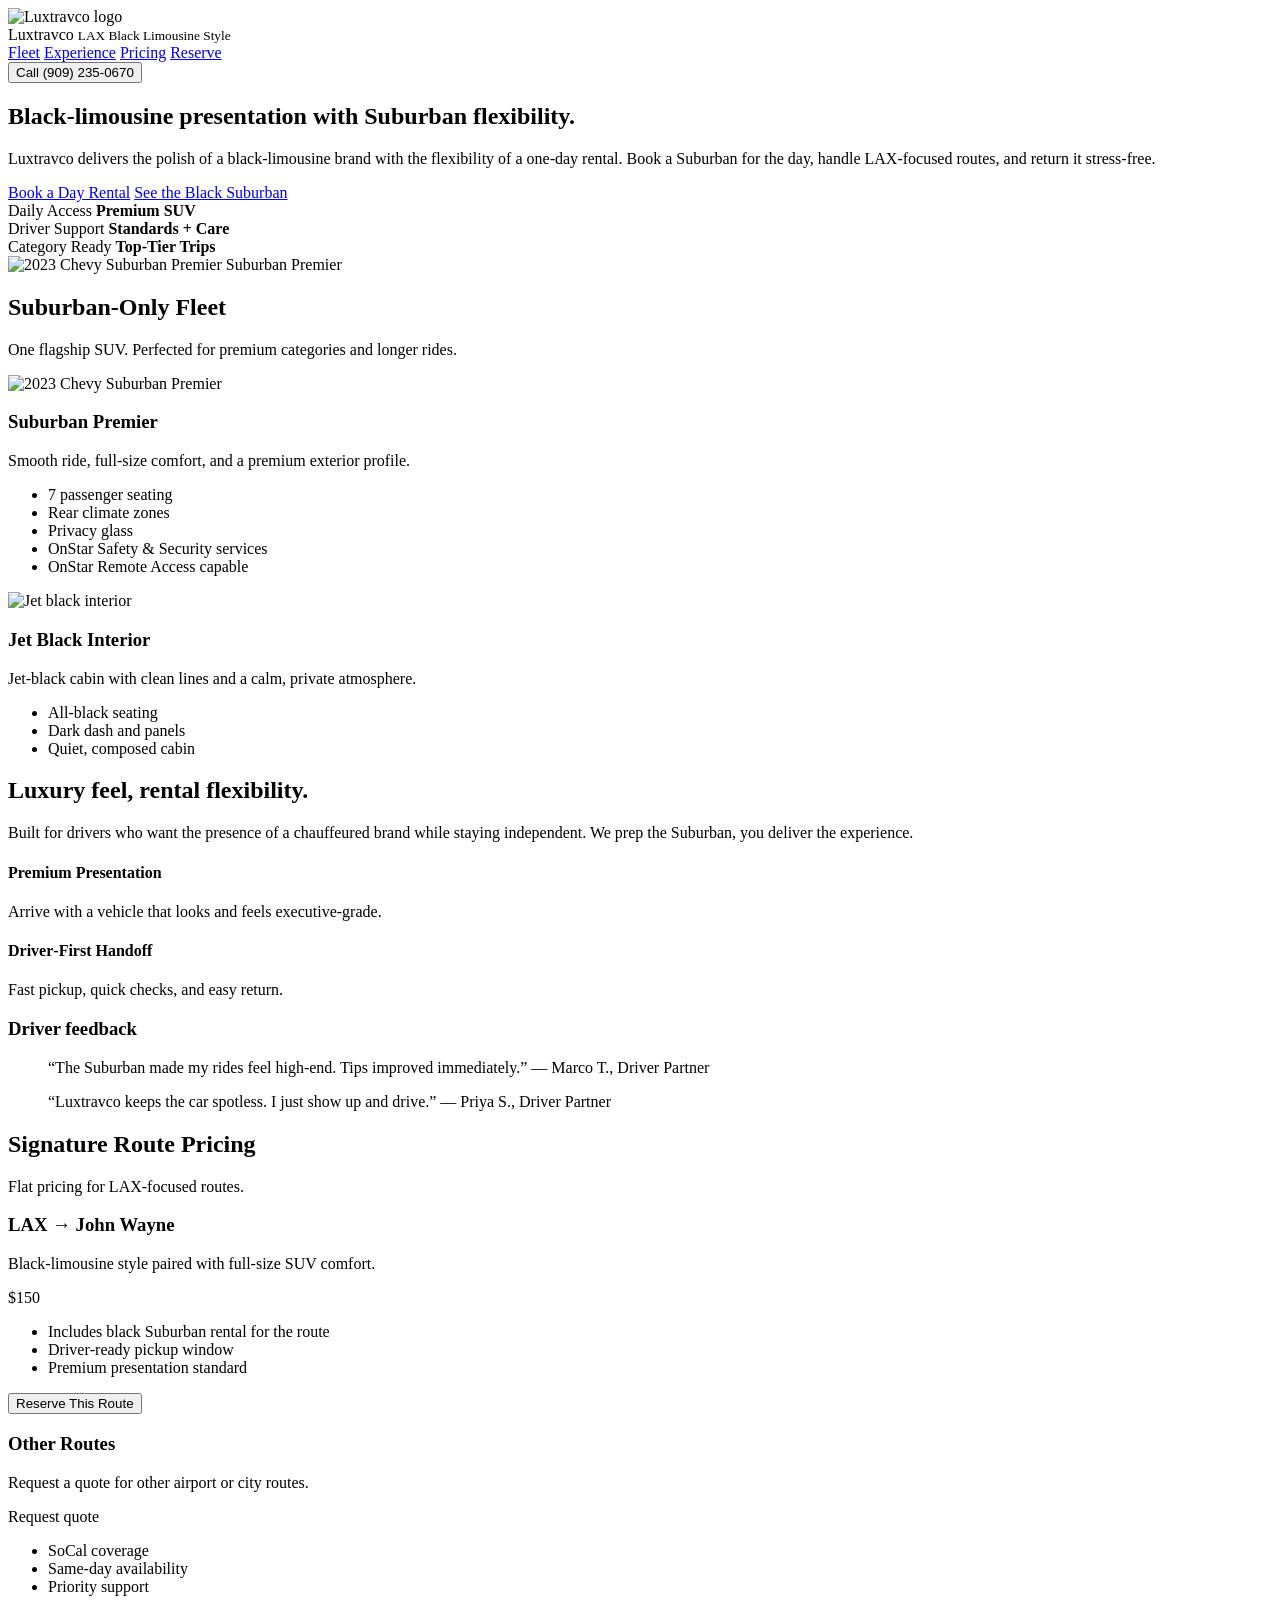
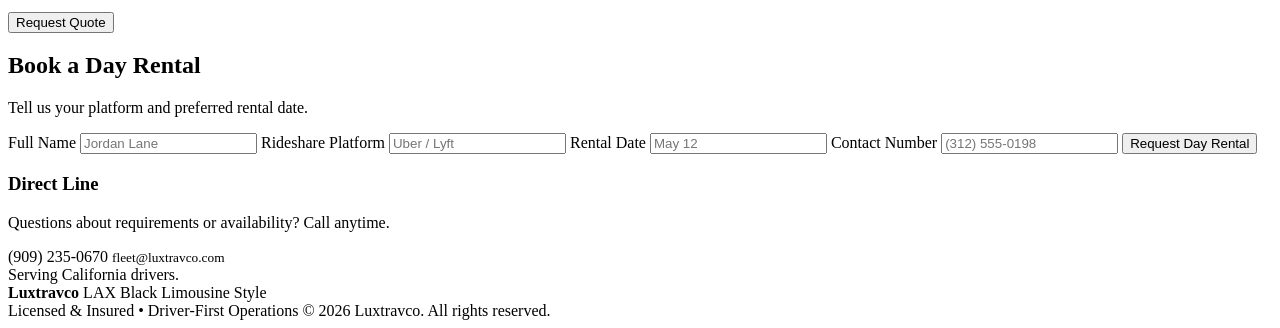
==== index.html @ bd7c6821 "Update index.html" ====
<!doctype html>
<html lang="en">
<head>
  <meta charset="utf-8" />
  <meta name="viewport" content="width=device-width, initial-scale=1" />
  <title>Luxtravco | LAX Black Fleet Services</title>
  <link rel="stylesheet" href="styles.css" />
</head>
<body>
  <div class="noise"></div>
  <div class="halo"></div>

  <header class="site-header">
    <div class="brand">
      <img src="logo.jpeg" alt="Luxtravco logo" class="brand-logo" />
      <div class="brand-text">
        <span>Luxtravco</span>
        <small>LAX Black Limousine Style</small>
      </div>
    </div>
    <nav class="site-nav">
      <a href="#fleet">Fleet</a>
      <a href="#experience">Experience</a>
      <a href="#pricing">Pricing</a>
      <a href="#book">Reserve</a>
    </nav>
    <button class="ghost-btn" type="button">Call (909) 235‑0670</button>
  </header>

  <main>
    <section class="hero reveal">
      <div class="hero-content">
        <h1>Black‑limousine presentation with Suburban flexibility.</h1>
        <p class="lede">
          Luxtravco delivers the polish of a black‑limousine brand with the flexibility of a one‑day rental.
          Book a Suburban for the day, handle LAX‑focused routes, and return it stress‑free.
        </p>
        <div class="hero-cta">
          <a class="primary-btn" href="#book">Book a Day Rental</a>
          <a class="secondary-btn" href="#fleet">See the Black Suburban</a>
        </div>
        <div class="hero-metrics">
          <div>
            <span>Daily Access</span>
            <strong>Premium SUV</strong>
          </div>
          <div>
            <span>Driver Support</span>
            <strong>Standards + Care</strong>
          </div>
          <div>
            <span>Category Ready</span>
            <strong>Top‑Tier Trips</strong>
          </div>
        </div>
      </div>
      <div class="hero-media">
        <div class="media-card float slow">
          <img src="suburban-main.jpg" alt="2023 Chevy Suburban Premier" />
          <span>Suburban Premier</span>
        </div>
      </div>
    </section>

    <section id="fleet" class="section reveal fleet-showcase light">
      <div class="section-header">
        <h2>Suburban‑Only Fleet</h2>
        <p>One flagship SUV. Perfected for premium categories and longer rides.</p>
      </div>
      <div class="fleet-grid">
        <article class="fleet-card suburban-card float slow">
          <img src="suburban-main.jpg" alt="2023 Chevy Suburban Premier" />
          <div>
            <h3>Suburban Premier</h3>
            <p>Smooth ride, full‑size comfort, and a premium exterior profile.</p>
            <ul>
              <li>7 passenger seating</li>
              <li>Rear climate zones</li>
              <li>Privacy glass</li>
              <li>OnStar Safety &amp; Security services</li>
              <li>OnStar Remote Access capable</li>
            </ul>
          </div>
        </article>
        <article class="fleet-card float">
          <img src="interior-black.jpg" alt="Jet black interior" class="no-filter" />
          <div>
            <h3>Jet Black Interior</h3>
            <p>Jet‑black cabin with clean lines and a calm, private atmosphere.</p>
            <ul>
              <li>All‑black seating</li>
              <li>Dark dash and panels</li>
              <li>Quiet, composed cabin</li>
            </ul>
          </div>
        </article>
      </div>
    </section>

    <section id="experience" class="section reveal experience">
      <div class="experience-text">
        <h2>Luxury feel, rental flexibility.</h2>
        <p>
          Built for drivers who want the presence of a chauffeured brand while staying independent.
          We prep the Suburban, you deliver the experience.
        </p>
        <div class="experience-points">
          <div>
            <h4>Premium Presentation</h4>
            <p>Arrive with a vehicle that looks and feels executive‑grade.</p>
          </div>
          <div>
            <h4>Driver‑First Handoff</h4>
            <p>Fast pickup, quick checks, and easy return.</p>
          </div>
        </div>
      </div>
      <div class="experience-panel">
        <h3>Driver feedback</h3>
        <blockquote>
          “The Suburban made my rides feel high‑end. Tips improved immediately.”
          <span>— Marco T., Driver Partner</span>
        </blockquote>
        <blockquote>
          “Luxtravco keeps the car spotless. I just show up and drive.”
          <span>— Priya S., Driver Partner</span>
        </blockquote>
      </div>
    </section>

    <section id="pricing" class="section reveal pricing light">
      <div class="section-header">
        <h2>Signature Route Pricing</h2>
        <p>Flat pricing for LAX‑focused routes.</p>
      </div>
      <div class="pricing-grid">
        <div class="pricing-card featured">
          <h3>LAX → John Wayne</h3>
          <p>Black‑limousine style paired with full‑size SUV comfort.</p>
          <span class="price">$150</span>
          <ul>
            <li>Includes black Suburban rental for the route</li>
            <li>Driver‑ready pickup window</li>
            <li>Premium presentation standard</li>
          </ul>
          <button class="primary-btn" type="button">Reserve This Route</button>
        </div>
        <div class="pricing-card">
          <h3>Other Routes</h3>
          <p>Request a quote for other airport or city routes.</p>
          <span class="price">Request quote</span>
          <ul>
            <li>SoCal coverage</li>
            <li>Same‑day availability</li>
            <li>Priority support</li>
          </ul>
          <button class="secondary-btn" type="button">Request Quote</button>
        </div>
      </div>
    </section>

    <section id="book" class="section reveal booking">
      <div class="booking-card">
        <h2>Book a Day Rental</h2>
        <p>Tell us your platform and preferred rental date.</p>
        <form class="booking-form">
          <label>
            Full Name
            <input type="text" placeholder="Jordan Lane" />
          </label>
          <label>
            Rideshare Platform
            <input type="text" placeholder="Uber / Lyft" />
          </label>
          <label>
            Rental Date
            <input type="text" placeholder="May 12" />
          </label>
          <label>
            Contact Number
            <input type="text" placeholder="(312) 555‑0198" />
          </label>
          <button class="primary-btn" type="button">Request Day Rental</button>
        </form>
      </div>
      <div class="booking-info">
        <h3>Direct Line</h3>
        <p>Questions about requirements or availability? Call anytime.</p>
        <div class="contact-card">
          <span>(909) 235‑0670</span>
          <small>fleet@luxtravco.com</small>
        </div>
        <div class="contact-card subtle">
          <span>Serving California drivers.</span>
        </div>
      </div>
    </section>
  </main>

  <footer class="site-footer">
    <div>
      <strong>Luxtravco</strong>
      <span>LAX Black Limousine Style</span>
    </div>
    <div>
      <span>Licensed & Insured • Driver‑First Operations</span>
      <span>© 2026 Luxtravco. All rights reserved.</span>
    </div>
  <script src="script.js"></script>
</body>
</html>
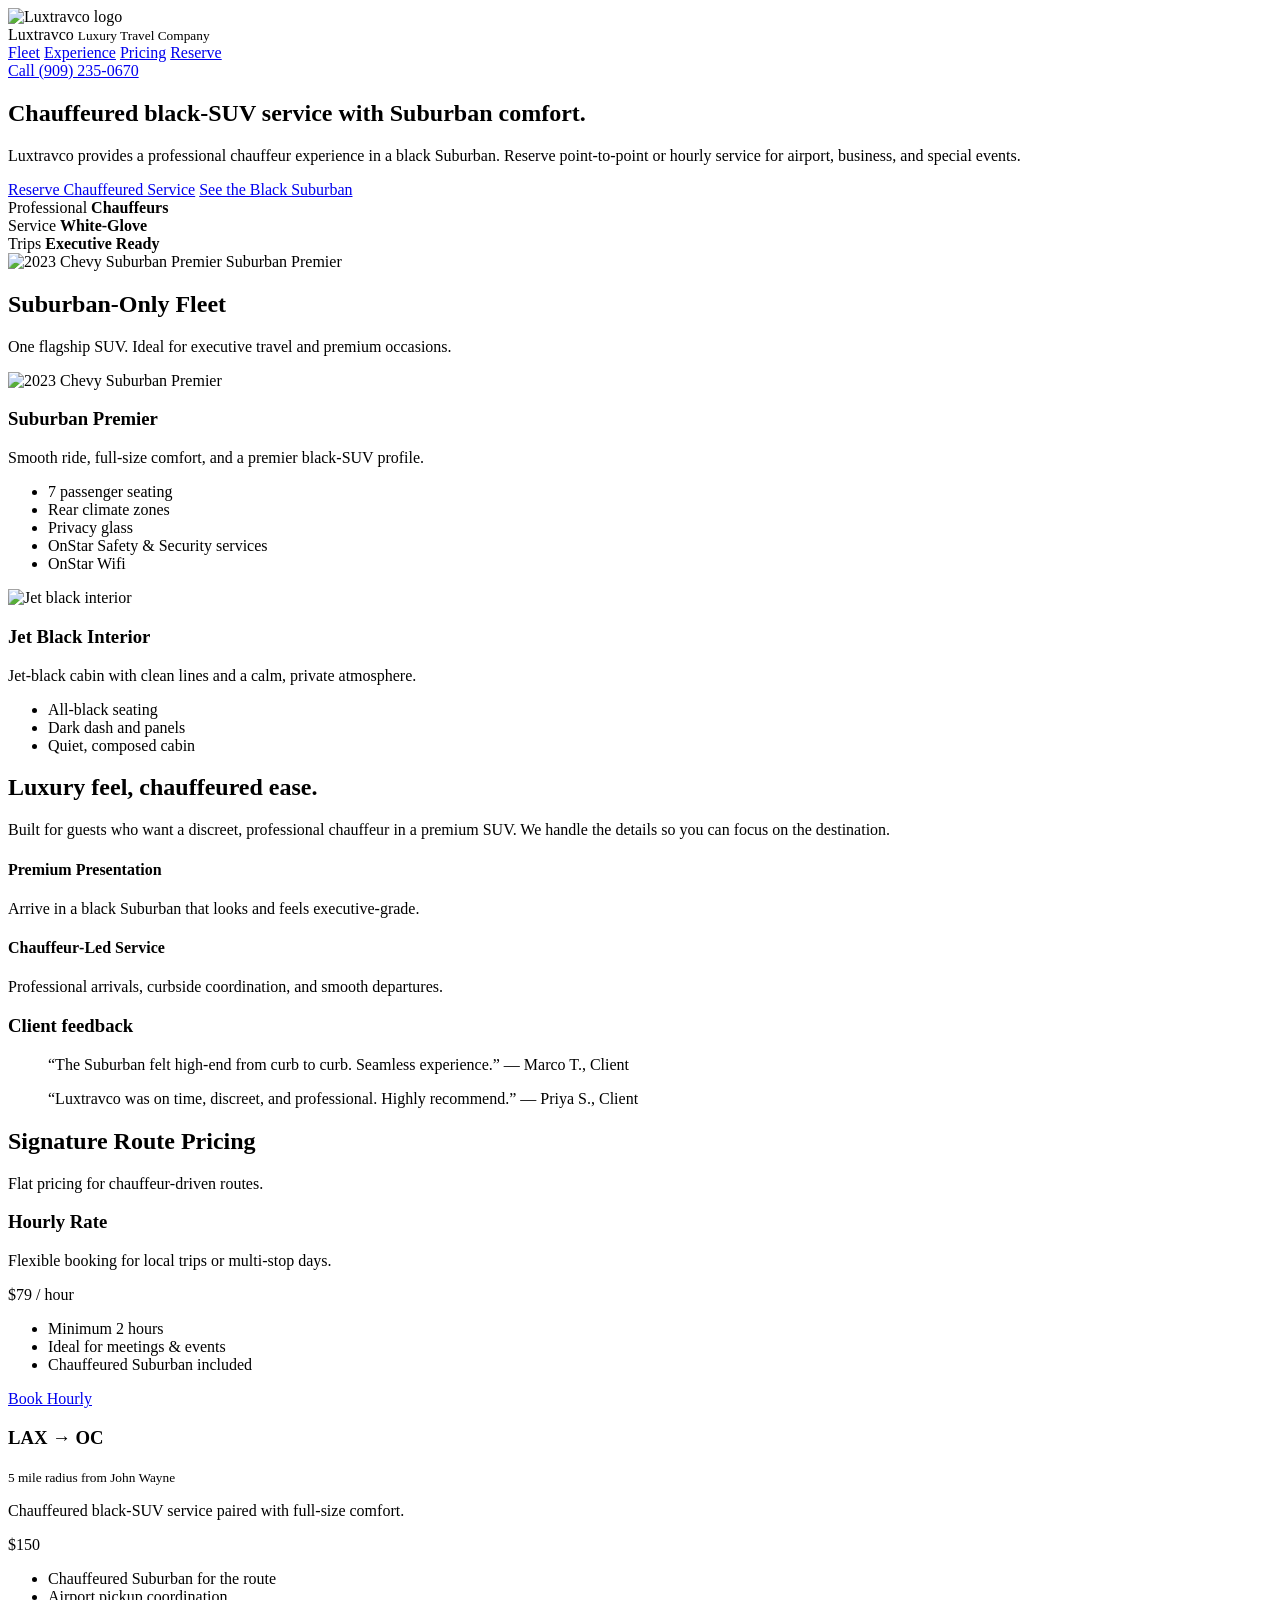
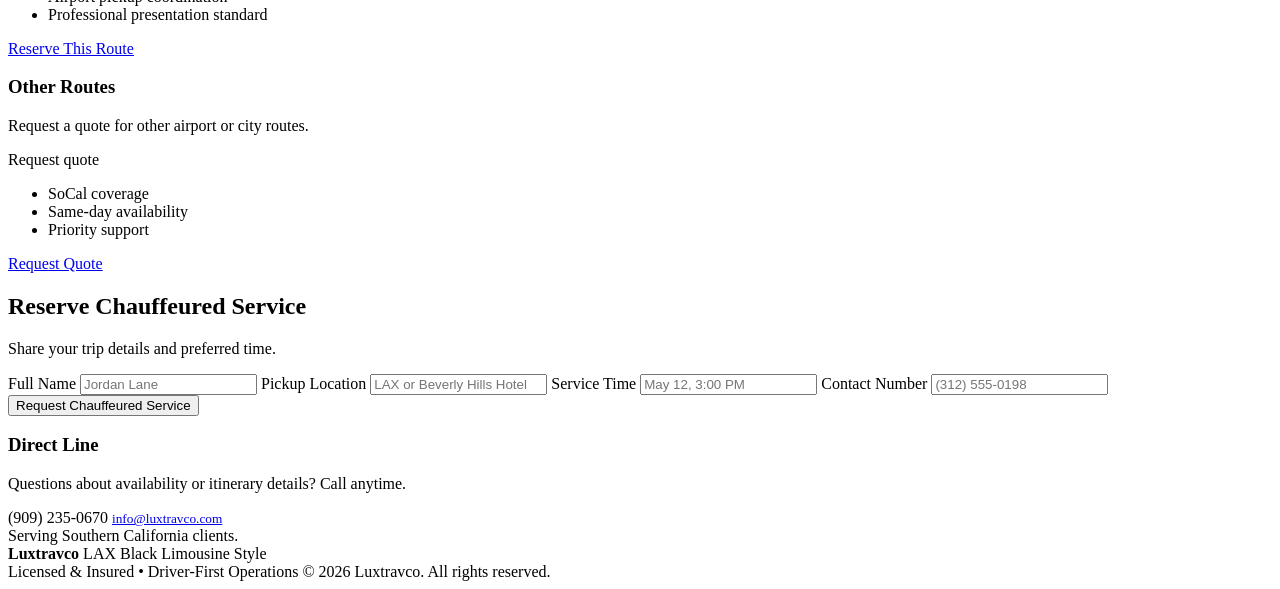
==== commit 315d71c0: "Update index.html" ====
--- a/index.html
+++ b/index.html
@@ -3,7 +3,8 @@
 <head>
   <meta charset="utf-8" />
   <meta name="viewport" content="width=device-width, initial-scale=1" />
-  <title>Luxtravco | LAX Black Fleet Services</title>
+  <title>Luxtravco | Luxury Travel Company</title>
+  <link rel="icon" type="image/jpeg" href="logo.jpeg" />
   <link rel="stylesheet" href="styles.css" />
 </head>
 <body>
@@ -15,7 +16,7 @@
       <img src="logo.jpeg" alt="Luxtravco logo" class="brand-logo" />
       <div class="brand-text">
         <span>Luxtravco</span>
-        <small>LAX Black Limousine Style</small>
+        <small>Luxury Travel Company</small>
       </div>
     </div>
     <nav class="site-nav">
@@ -24,33 +25,41 @@
       <a href="#pricing">Pricing</a>
       <a href="#book">Reserve</a>
     </nav>
-    <button class="ghost-btn" type="button">Call (909) 235‑0670</button>
+    <a
+      class="ghost-btn"
+      href="tel:+19092350670"
+      data-action="call"
+      data-phone="+19092350670"
+      role="button"
+    >
+      Call (909) 235‑0670
+    </a>
   </header>
 
   <main>
     <section class="hero reveal">
       <div class="hero-content">
-        <h1>Black‑limousine presentation with Suburban flexibility.</h1>
+        <h1>Chauffeured black‑SUV service with Suburban comfort.</h1>
         <p class="lede">
-          Luxtravco delivers the polish of a black‑limousine brand with the flexibility of a one‑day rental.
-          Book a Suburban for the day, handle LAX‑focused routes, and return it stress‑free.
+          Luxtravco provides a professional chauffeur experience in a black Suburban.
+          Reserve point‑to‑point or hourly service for airport, business, and special events.
         </p>
         <div class="hero-cta">
-          <a class="primary-btn" href="#book">Book a Day Rental</a>
+          <a class="primary-btn" href="#book">Reserve Chauffeured Service</a>
           <a class="secondary-btn" href="#fleet">See the Black Suburban</a>
         </div>
         <div class="hero-metrics">
           <div>
-            <span>Daily Access</span>
-            <strong>Premium SUV</strong>
-          </div>
-          <div>
-            <span>Driver Support</span>
-            <strong>Standards + Care</strong>
-          </div>
-          <div>
-            <span>Category Ready</span>
-            <strong>Top‑Tier Trips</strong>
+            <span>Professional</span>
+            <strong>Chauffeurs</strong>
+          </div>
+          <div>
+            <span>Service</span>
+            <strong>White‑Glove</strong>
+          </div>
+          <div>
+            <span>Trips</span>
+            <strong>Executive Ready</strong>
           </div>
         </div>
       </div>
@@ -65,20 +74,20 @@
     <section id="fleet" class="section reveal fleet-showcase light">
       <div class="section-header">
         <h2>Suburban‑Only Fleet</h2>
-        <p>One flagship SUV. Perfected for premium categories and longer rides.</p>
+        <p>One flagship SUV. Ideal for executive travel and premium occasions.</p>
       </div>
       <div class="fleet-grid">
         <article class="fleet-card suburban-card float slow">
           <img src="suburban-main.jpg" alt="2023 Chevy Suburban Premier" />
           <div>
             <h3>Suburban Premier</h3>
-            <p>Smooth ride, full‑size comfort, and a premium exterior profile.</p>
+            <p>Smooth ride, full‑size comfort, and a premier black‑SUV profile.</p>
             <ul>
               <li>7 passenger seating</li>
               <li>Rear climate zones</li>
               <li>Privacy glass</li>
               <li>OnStar Safety &amp; Security services</li>
-              <li>OnStar Remote Access capable</li>
+              <li>OnStar Wifi</li>
             </ul>
           </div>
         </article>
@@ -99,31 +108,31 @@
 
     <section id="experience" class="section reveal experience">
       <div class="experience-text">
-        <h2>Luxury feel, rental flexibility.</h2>
+        <h2>Luxury feel, chauffeured ease.</h2>
         <p>
-          Built for drivers who want the presence of a chauffeured brand while staying independent.
-          We prep the Suburban, you deliver the experience.
+          Built for guests who want a discreet, professional chauffeur in a premium SUV.
+          We handle the details so you can focus on the destination.
         </p>
         <div class="experience-points">
           <div>
             <h4>Premium Presentation</h4>
-            <p>Arrive with a vehicle that looks and feels executive‑grade.</p>
-          </div>
-          <div>
-            <h4>Driver‑First Handoff</h4>
-            <p>Fast pickup, quick checks, and easy return.</p>
+            <p>Arrive in a black Suburban that looks and feels executive‑grade.</p>
+          </div>
+          <div>
+            <h4>Chauffeur‑Led Service</h4>
+            <p>Professional arrivals, curbside coordination, and smooth departures.</p>
           </div>
         </div>
       </div>
       <div class="experience-panel">
-        <h3>Driver feedback</h3>
+        <h3>Client feedback</h3>
         <blockquote>
-          “The Suburban made my rides feel high‑end. Tips improved immediately.”
-          <span>— Marco T., Driver Partner</span>
+          “The Suburban felt high‑end from curb to curb. Seamless experience.”
+          <span>— Marco T., Client</span>
         </blockquote>
         <blockquote>
-          “Luxtravco keeps the car spotless. I just show up and drive.”
-          <span>— Priya S., Driver Partner</span>
+          “Luxtravco was on time, discreet, and professional. Highly recommend.”
+          <span>— Priya S., Client</span>
         </blockquote>
       </div>
     </section>
@@ -131,19 +140,44 @@
     <section id="pricing" class="section reveal pricing light">
       <div class="section-header">
         <h2>Signature Route Pricing</h2>
-        <p>Flat pricing for LAX‑focused routes.</p>
+        <p>Flat pricing for chauffeur‑driven routes.</p>
       </div>
       <div class="pricing-grid">
+        <div class="pricing-card">
+          <h3>Hourly Rate</h3>
+          <p>Flexible booking for local trips or multi‑stop days.</p>
+          <span class="price">$79 / hour</span>
+          <ul>
+            <li>Minimum 2 hours</li>
+            <li>Ideal for meetings & events</li>
+            <li>Chauffeured Suburban included</li>
+          </ul>
+          <a
+            class="secondary-btn"
+            href="mailto:info@luxtravco.com?subject=Hourly%20Chauffeured%20Service&body=Hi%20Luxtravco%2C%0D%0A%0D%0AI%20would%20like%20to%20book%20the%20%2479%2Fhour%20chauffeured%20service.%0D%0ADate%2Ftime%3A%0D%0AEstimated%20hours%3A%0D%0APickup%20area%3A%0D%0AContact%20number%3A%0D%0A%0D%0AThanks!"
+          >
+            Book Hourly
+          </a>
+        </div>
         <div class="pricing-card featured">
-          <h3>LAX → John Wayne</h3>
-          <p>Black‑limousine style paired with full‑size SUV comfort.</p>
+          <h3>LAX → OC</h3>
+          <small class="fine-print">5 mile radius from John Wayne</small>
+          <p>Chauffeured black‑SUV service paired with full‑size comfort.</p>
           <span class="price">$150</span>
           <ul>
-            <li>Includes black Suburban rental for the route</li>
-            <li>Driver‑ready pickup window</li>
-            <li>Premium presentation standard</li>
+            <li>Chauffeured Suburban for the route</li>
+            <li>Airport pickup coordination</li>
+            <li>Professional presentation standard</li>
           </ul>
-          <button class="primary-btn" type="button">Reserve This Route</button>
+          <a
+            class="primary-btn"
+            href="mailto:info@luxtravco.com?subject=Reserve%20LAX%20%E2%86%92%20OC%20Chauffeured%20Route&body=Hi%20Luxtravco%2C%0D%0A%0D%0AI%20would%20like%20to%20reserve%20chauffeured%20service%20for%20the%20LAX%20%E2%86%92%20OC%20route%20(5%20mile%20radius%20from%20John%20Wayne).%0D%0AName%3A%0D%0APreferred%20date%2Ftime%3A%0D%0AContact%20number%3A%0D%0A%0D%0AThanks!"
+            data-action="email"
+            data-subject="Reserve LAX → OC Chauffeured Route"
+            data-body="Hi Luxtravco,%0D%0A%0D%0AI would like to reserve chauffeured service for the LAX → OC route (5 mile radius from John Wayne).%0D%0AName:%0D%0APreferred date/time:%0D%0AContact number:%0D%0A%0D%0AThanks!"
+          >
+            Reserve This Route
+          </a>
         </div>
         <div class="pricing-card">
           <h3>Other Routes</h3>
@@ -154,44 +188,61 @@
             <li>Same‑day availability</li>
             <li>Priority support</li>
           </ul>
-          <button class="secondary-btn" type="button">Request Quote</button>
+          <a
+            class="secondary-btn"
+            href="mailto:info@luxtravco.com?subject=Chauffeured%20Route%20Quote%20Request&body=Hi%20Luxtravco%2C%0D%0A%0D%0AI%20would%20like%20a%20quote%20for%20chauffeured%20service.%0D%0ARoute%20details%3A%0D%0APreferred%20date%2Ftime%3A%0D%0AContact%20number%3A%0D%0A%0D%0AThanks!"
+            data-action="email"
+            data-subject="Chauffeured Route Quote Request"
+            data-body="Hi Luxtravco,%0D%0A%0D%0AI would like a quote for chauffeured service.%0D%0ARoute details:%0D%0APreferred date/time:%0D%0AContact number:%0D%0A%0D%0AThanks!"
+          >
+            Request Quote
+          </a>
         </div>
       </div>
     </section>
 
     <section id="book" class="section reveal booking">
       <div class="booking-card">
-        <h2>Book a Day Rental</h2>
-        <p>Tell us your platform and preferred rental date.</p>
-        <form class="booking-form">
+        <h2>Reserve Chauffeured Service</h2>
+        <p>Share your trip details and preferred time.</p>
+        <form
+          class="booking-form"
+          action="mailto:info@luxtravco.com"
+          method="post"
+          enctype="text/plain"
+        >
           <label>
             Full Name
-            <input type="text" placeholder="Jordan Lane" />
-          </label>
-          <label>
-            Rideshare Platform
-            <input type="text" placeholder="Uber / Lyft" />
-          </label>
-          <label>
-            Rental Date
-            <input type="text" placeholder="May 12" />
+            <input type="text" placeholder="Jordan Lane" name="fullName" />
+          </label>
+          <label>
+            Pickup Location
+            <input type="text" placeholder="LAX or Beverly Hills Hotel" name="platform" />
+          </label>
+          <label>
+            Service Time
+            <input type="text" placeholder="May 12, 3:00 PM" name="rentalDate" />
           </label>
           <label>
             Contact Number
-            <input type="text" placeholder="(312) 555‑0198" />
-          </label>
-          <button class="primary-btn" type="button">Request Day Rental</button>
+            <input type="text" placeholder="(312) 555‑0198" name="contactNumber" />
+          </label>
+          <button class="primary-btn" type="submit" data-action="email-form">
+            Request Chauffeured Service
+          </button>
         </form>
       </div>
       <div class="booking-info">
         <h3>Direct Line</h3>
-        <p>Questions about requirements or availability? Call anytime.</p>
+        <p>Questions about availability or itinerary details? Call anytime.</p>
         <div class="contact-card">
           <span>(909) 235‑0670</span>
-          <small>fleet@luxtravco.com</small>
+          <small>
+            <a href="mailto:info@luxtravco.com">info@luxtravco.com</a>
+          </small>
         </div>
         <div class="contact-card subtle">
-          <span>Serving California drivers.</span>
+          <span>Serving Southern California clients.</span>
         </div>
       </div>
     </section>
@@ -206,6 +257,7 @@
       <span>Licensed & Insured • Driver‑First Operations</span>
       <span>© 2026 Luxtravco. All rights reserved.</span>
     </div>
+  </footer>
   <script src="script.js"></script>
 </body>
 </html>
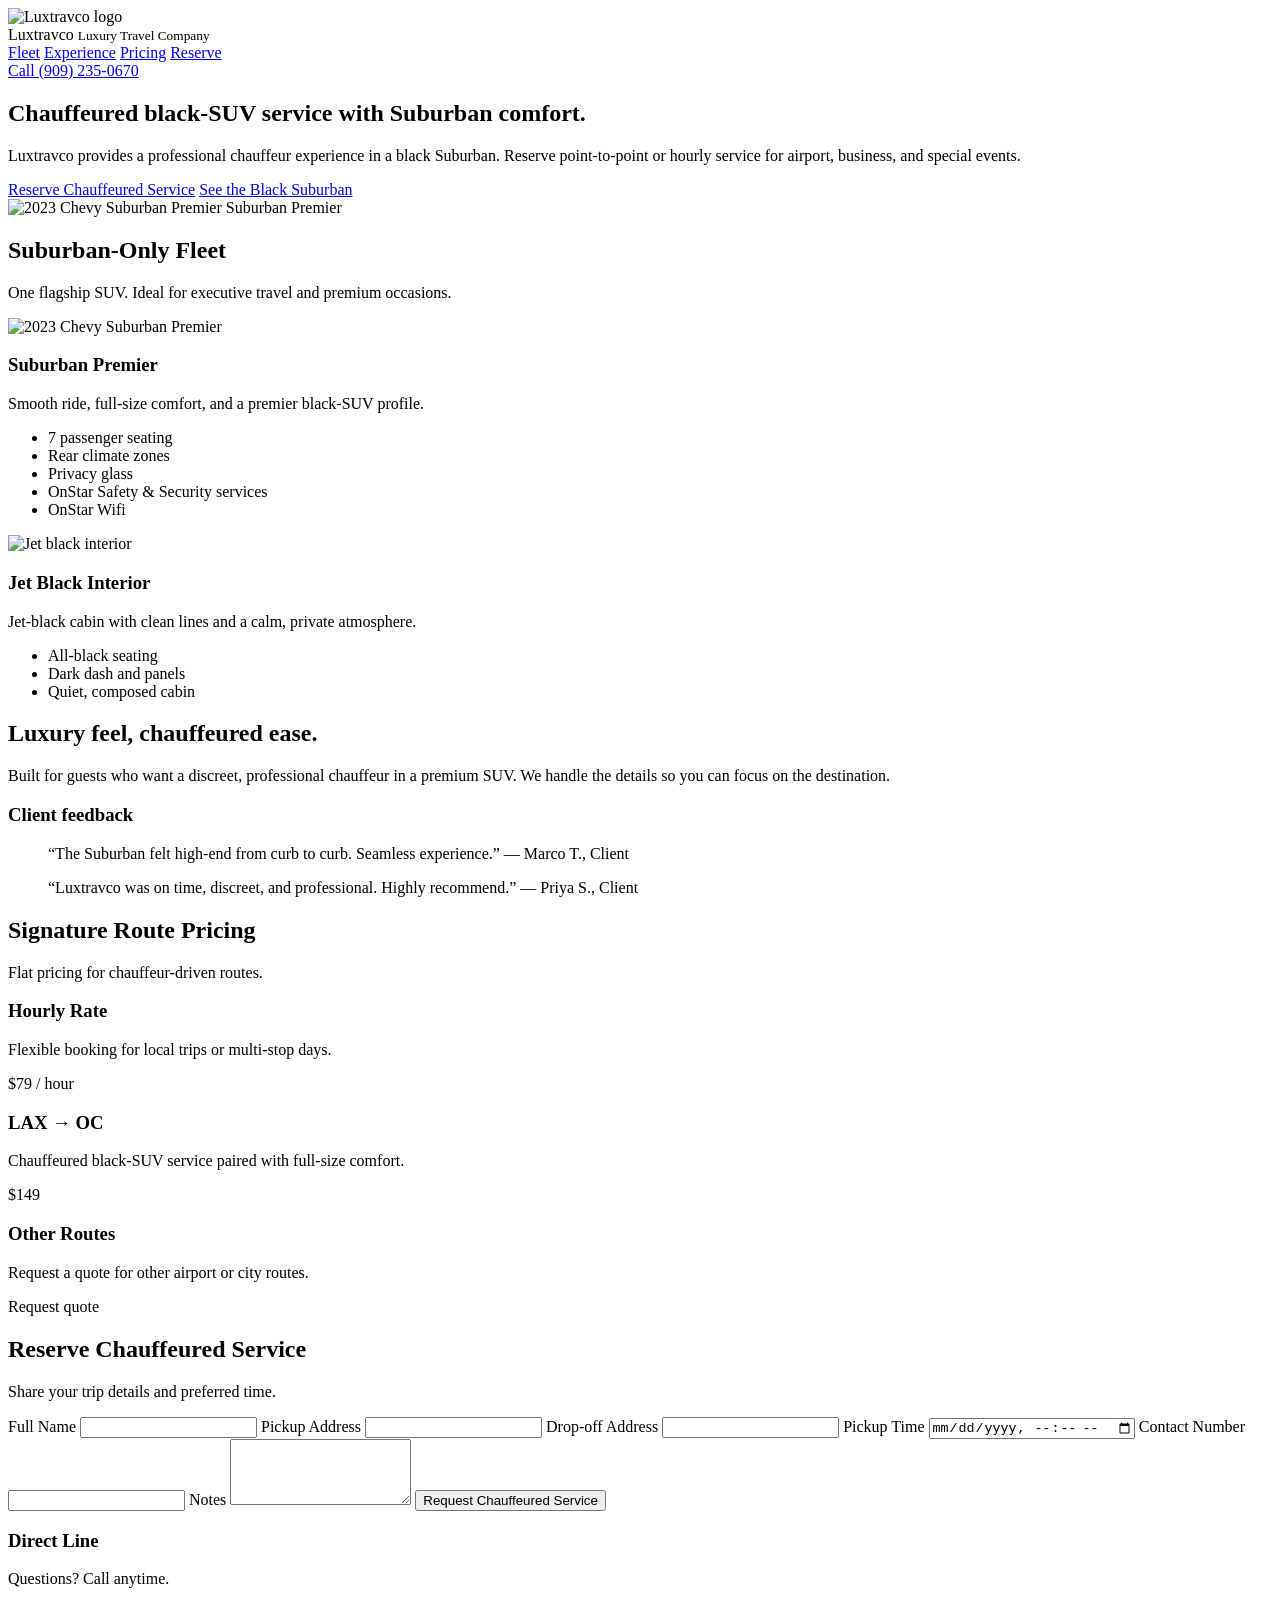
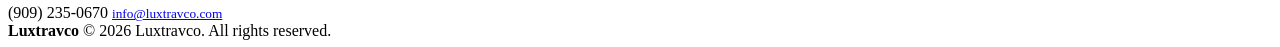
==== commit 53a3b88a: "Update index.html" ====
--- a/index.html
+++ b/index.html
@@ -25,44 +25,25 @@
       <a href="#pricing">Pricing</a>
       <a href="#book">Reserve</a>
     </nav>
-    <a
-      class="ghost-btn"
-      href="tel:+19092350670"
-      data-action="call"
-      data-phone="+19092350670"
-      role="button"
-    >
-      Call (909) 235‑0670
+    <a class="ghost-btn" href="tel:+19092350670">
+      Call (909) 235-0670
     </a>
   </header>
 
   <main>
     <section class="hero reveal">
       <div class="hero-content">
-        <h1>Chauffeured black‑SUV service with Suburban comfort.</h1>
+        <h1>Chauffeured black-SUV service with Suburban comfort.</h1>
         <p class="lede">
           Luxtravco provides a professional chauffeur experience in a black Suburban.
-          Reserve point‑to‑point or hourly service for airport, business, and special events.
+          Reserve point-to-point or hourly service for airport, business, and special events.
         </p>
         <div class="hero-cta">
           <a class="primary-btn" href="#book">Reserve Chauffeured Service</a>
           <a class="secondary-btn" href="#fleet">See the Black Suburban</a>
         </div>
-        <div class="hero-metrics">
-          <div>
-            <span>Professional</span>
-            <strong>Chauffeurs</strong>
-          </div>
-          <div>
-            <span>Service</span>
-            <strong>White‑Glove</strong>
-          </div>
-          <div>
-            <span>Trips</span>
-            <strong>Executive Ready</strong>
-          </div>
-        </div>
-      </div>
+      </div>
+
       <div class="hero-media">
         <div class="media-card float slow">
           <img src="suburban-main.jpg" alt="2023 Chevy Suburban Premier" />
@@ -73,15 +54,16 @@
 
     <section id="fleet" class="section reveal fleet-showcase light">
       <div class="section-header">
-        <h2>Suburban‑Only Fleet</h2>
+        <h2>Suburban-Only Fleet</h2>
         <p>One flagship SUV. Ideal for executive travel and premium occasions.</p>
       </div>
+
       <div class="fleet-grid">
         <article class="fleet-card suburban-card float slow">
           <img src="suburban-main.jpg" alt="2023 Chevy Suburban Premier" />
           <div>
             <h3>Suburban Premier</h3>
-            <p>Smooth ride, full‑size comfort, and a premier black‑SUV profile.</p>
+            <p>Smooth ride, full-size comfort, and a premier black-SUV profile.</p>
             <ul>
               <li>7 passenger seating</li>
               <li>Rear climate zones</li>
@@ -91,13 +73,14 @@
             </ul>
           </div>
         </article>
+
         <article class="fleet-card float">
-          <img src="interior-black.jpg" alt="Jet black interior" class="no-filter" />
+          <img src="interior-black.jpg" alt="Jet black interior" />
           <div>
             <h3>Jet Black Interior</h3>
-            <p>Jet‑black cabin with clean lines and a calm, private atmosphere.</p>
+            <p>Jet-black cabin with clean lines and a calm, private atmosphere.</p>
             <ul>
-              <li>All‑black seating</li>
+              <li>All-black seating</li>
               <li>Dark dash and panels</li>
               <li>Quiet, composed cabin</li>
             </ul>
@@ -113,21 +96,12 @@
           Built for guests who want a discreet, professional chauffeur in a premium SUV.
           We handle the details so you can focus on the destination.
         </p>
-        <div class="experience-points">
-          <div>
-            <h4>Premium Presentation</h4>
-            <p>Arrive in a black Suburban that looks and feels executive‑grade.</p>
-          </div>
-          <div>
-            <h4>Chauffeur‑Led Service</h4>
-            <p>Professional arrivals, curbside coordination, and smooth departures.</p>
-          </div>
-        </div>
-      </div>
+      </div>
+
       <div class="experience-panel">
         <h3>Client feedback</h3>
         <blockquote>
-          “The Suburban felt high‑end from curb to curb. Seamless experience.”
+          “The Suburban felt high-end from curb to curb. Seamless experience.”
           <span>— Marco T., Client</span>
         </blockquote>
         <blockquote>
@@ -140,63 +114,26 @@
     <section id="pricing" class="section reveal pricing light">
       <div class="section-header">
         <h2>Signature Route Pricing</h2>
-        <p>Flat pricing for chauffeur‑driven routes.</p>
-      </div>
+        <p>Flat pricing for chauffeur-driven routes.</p>
+      </div>
+
       <div class="pricing-grid">
         <div class="pricing-card">
           <h3>Hourly Rate</h3>
-          <p>Flexible booking for local trips or multi‑stop days.</p>
+          <p>Flexible booking for local trips or multi-stop days.</p>
           <span class="price">$79 / hour</span>
-          <ul>
-            <li>Minimum 2 hours</li>
-            <li>Ideal for meetings & events</li>
-            <li>Chauffeured Suburban included</li>
-          </ul>
-          <a
-            class="secondary-btn"
-            href="mailto:info@luxtravco.com?subject=Hourly%20Chauffeured%20Service&body=Hi%20Luxtravco%2C%0D%0A%0D%0AI%20would%20like%20to%20book%20the%20%2479%2Fhour%20chauffeured%20service.%0D%0ADate%2Ftime%3A%0D%0AEstimated%20hours%3A%0D%0APickup%20area%3A%0D%0AContact%20number%3A%0D%0A%0D%0AThanks!"
-          >
-            Book Hourly
-          </a>
-        </div>
+        </div>
+
         <div class="pricing-card featured">
           <h3>LAX → OC</h3>
-          <small class="fine-print">5 mile radius from John Wayne</small>
-          <p>Chauffeured black‑SUV service paired with full‑size comfort.</p>
-          <span class="price">$150</span>
-          <ul>
-            <li>Chauffeured Suburban for the route</li>
-            <li>Airport pickup coordination</li>
-            <li>Professional presentation standard</li>
-          </ul>
-          <a
-            class="primary-btn"
-            href="mailto:info@luxtravco.com?subject=Reserve%20LAX%20%E2%86%92%20OC%20Chauffeured%20Route&body=Hi%20Luxtravco%2C%0D%0A%0D%0AI%20would%20like%20to%20reserve%20chauffeured%20service%20for%20the%20LAX%20%E2%86%92%20OC%20route%20(5%20mile%20radius%20from%20John%20Wayne).%0D%0AName%3A%0D%0APreferred%20date%2Ftime%3A%0D%0AContact%20number%3A%0D%0A%0D%0AThanks!"
-            data-action="email"
-            data-subject="Reserve LAX → OC Chauffeured Route"
-            data-body="Hi Luxtravco,%0D%0A%0D%0AI would like to reserve chauffeured service for the LAX → OC route (5 mile radius from John Wayne).%0D%0AName:%0D%0APreferred date/time:%0D%0AContact number:%0D%0A%0D%0AThanks!"
-          >
-            Reserve This Route
-          </a>
-        </div>
+          <p>Chauffeured black-SUV service paired with full-size comfort.</p>
+          <span class="price">$149</span>
+        </div>
+
         <div class="pricing-card">
           <h3>Other Routes</h3>
           <p>Request a quote for other airport or city routes.</p>
           <span class="price">Request quote</span>
-          <ul>
-            <li>SoCal coverage</li>
-            <li>Same‑day availability</li>
-            <li>Priority support</li>
-          </ul>
-          <a
-            class="secondary-btn"
-            href="mailto:info@luxtravco.com?subject=Chauffeured%20Route%20Quote%20Request&body=Hi%20Luxtravco%2C%0D%0A%0D%0AI%20would%20like%20a%20quote%20for%20chauffeured%20service.%0D%0ARoute%20details%3A%0D%0APreferred%20date%2Ftime%3A%0D%0AContact%20number%3A%0D%0A%0D%0AThanks!"
-            data-action="email"
-            data-subject="Chauffeured Route Quote Request"
-            data-body="Hi Luxtravco,%0D%0A%0D%0AI would like a quote for chauffeured service.%0D%0ARoute details:%0D%0APreferred date/time:%0D%0AContact number:%0D%0A%0D%0AThanks!"
-          >
-            Request Quote
-          </a>
         </div>
       </div>
     </section>
@@ -205,6 +142,7 @@
       <div class="booking-card">
         <h2>Reserve Chauffeured Service</h2>
         <p>Share your trip details and preferred time.</p>
+
         <form
           class="booking-form"
           action="mailto:info@luxtravco.com"
@@ -213,51 +151,58 @@
         >
           <label>
             Full Name
-            <input type="text" placeholder="Jordan Lane" name="fullName" />
-          </label>
-          <label>
-            Pickup Location
-            <input type="text" placeholder="LAX or Beverly Hills Hotel" name="platform" />
-          </label>
-          <label>
-            Service Time
-            <input type="text" placeholder="May 12, 3:00 PM" name="rentalDate" />
-          </label>
+            <input type="text" name="fullName" required />
+          </label>
+
+          <label>
+            Pickup Address
+            <input type="text" name="pickupAddress" required />
+          </label>
+
+          <label>
+            Drop-off Address
+            <input type="text" name="dropoffAddress" required />
+          </label>
+
+          <label>
+            Pickup Time
+            <input type="datetime-local" name="pickupTime" required />
+          </label>
+
           <label>
             Contact Number
-            <input type="text" placeholder="(312) 555‑0198" name="contactNumber" />
-          </label>
-          <button class="primary-btn" type="submit" data-action="email-form">
+            <input type="tel" name="contactNumber" required />
+          </label>
+
+          <label>
+            Notes
+            <textarea name="notes" rows="4"></textarea>
+          </label>
+
+          <button class="primary-btn" type="submit">
             Request Chauffeured Service
           </button>
         </form>
       </div>
+
       <div class="booking-info">
         <h3>Direct Line</h3>
-        <p>Questions about availability or itinerary details? Call anytime.</p>
+        <p>Questions? Call anytime.</p>
         <div class="contact-card">
-          <span>(909) 235‑0670</span>
+          <span>(909) 235-0670</span>
           <small>
             <a href="mailto:info@luxtravco.com">info@luxtravco.com</a>
           </small>
         </div>
-        <div class="contact-card subtle">
-          <span>Serving Southern California clients.</span>
-        </div>
       </div>
     </section>
   </main>
 
   <footer class="site-footer">
-    <div>
-      <strong>Luxtravco</strong>
-      <span>LAX Black Limousine Style</span>
-    </div>
-    <div>
-      <span>Licensed & Insured • Driver‑First Operations</span>
-      <span>© 2026 Luxtravco. All rights reserved.</span>
-    </div>
+    <strong>Luxtravco</strong>
+    <span>© 2026 Luxtravco. All rights reserved.</span>
   </footer>
+
   <script src="script.js"></script>
 </body>
 </html>
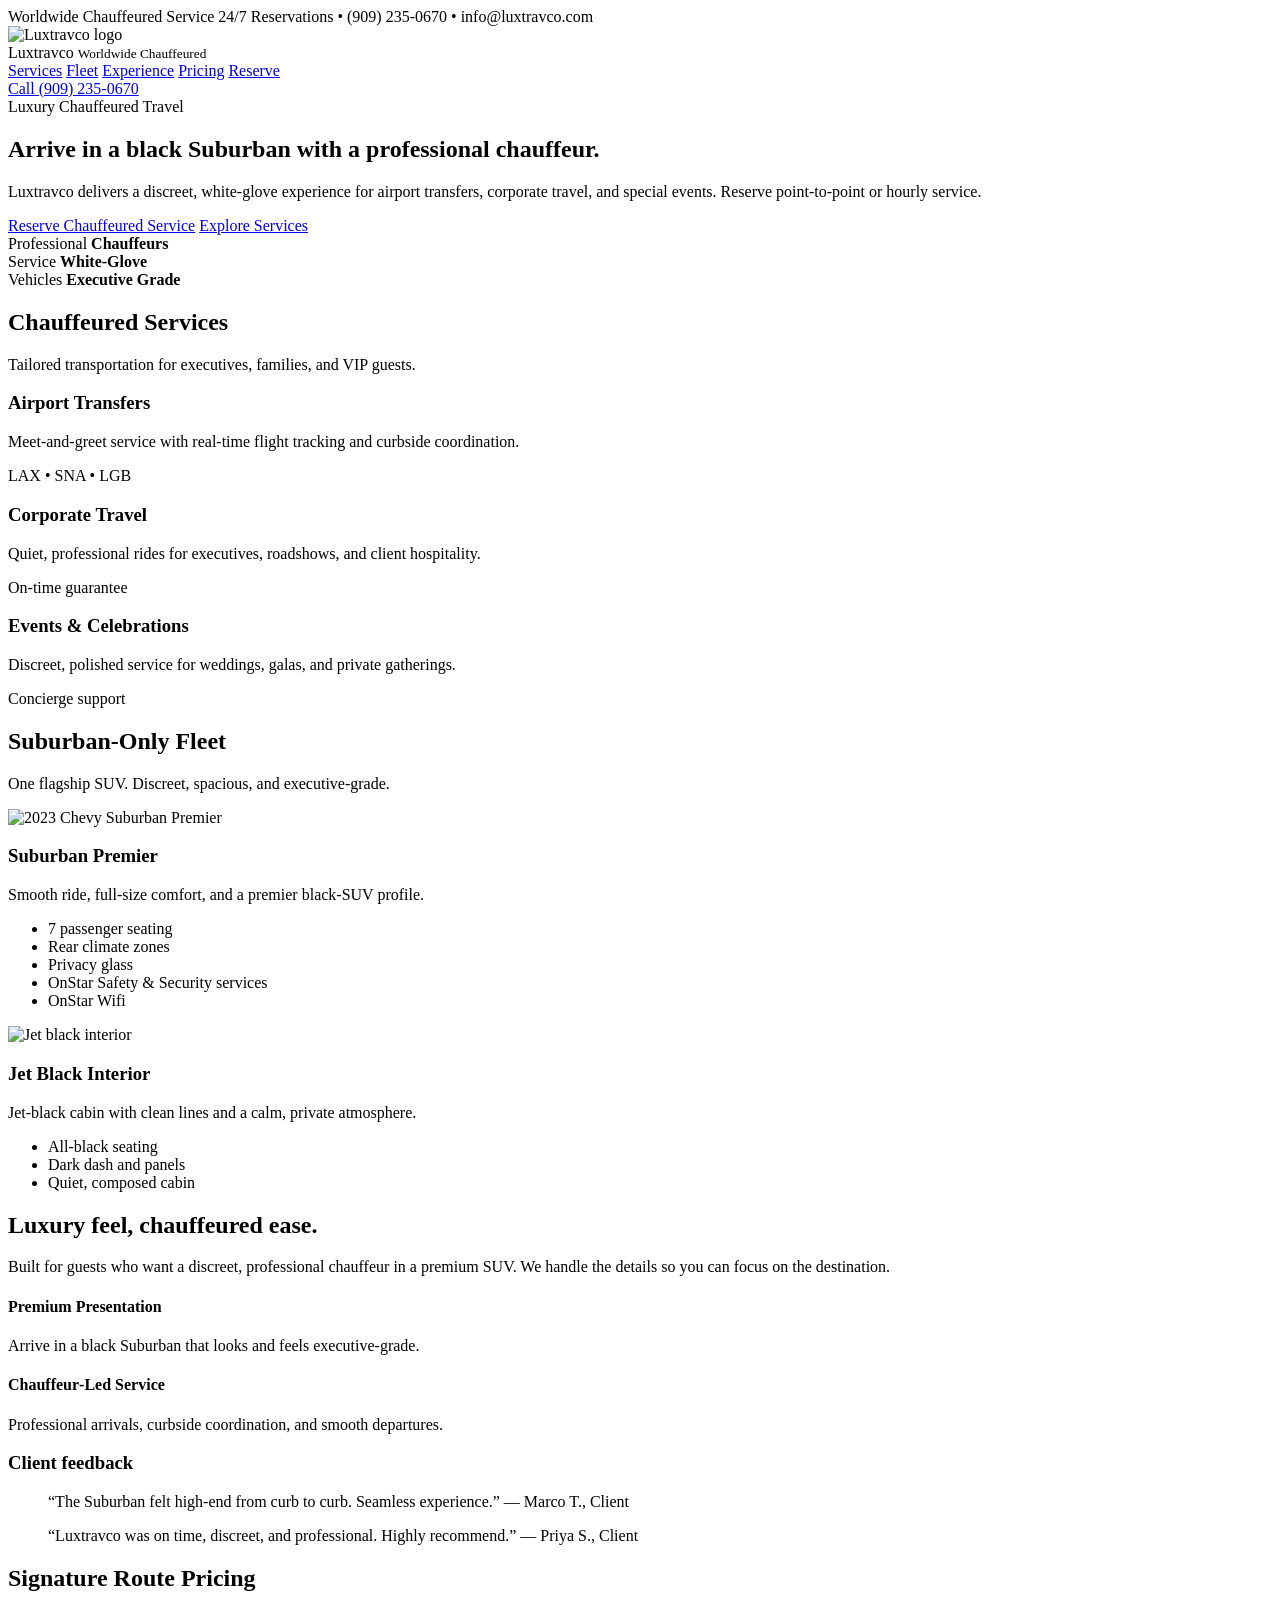
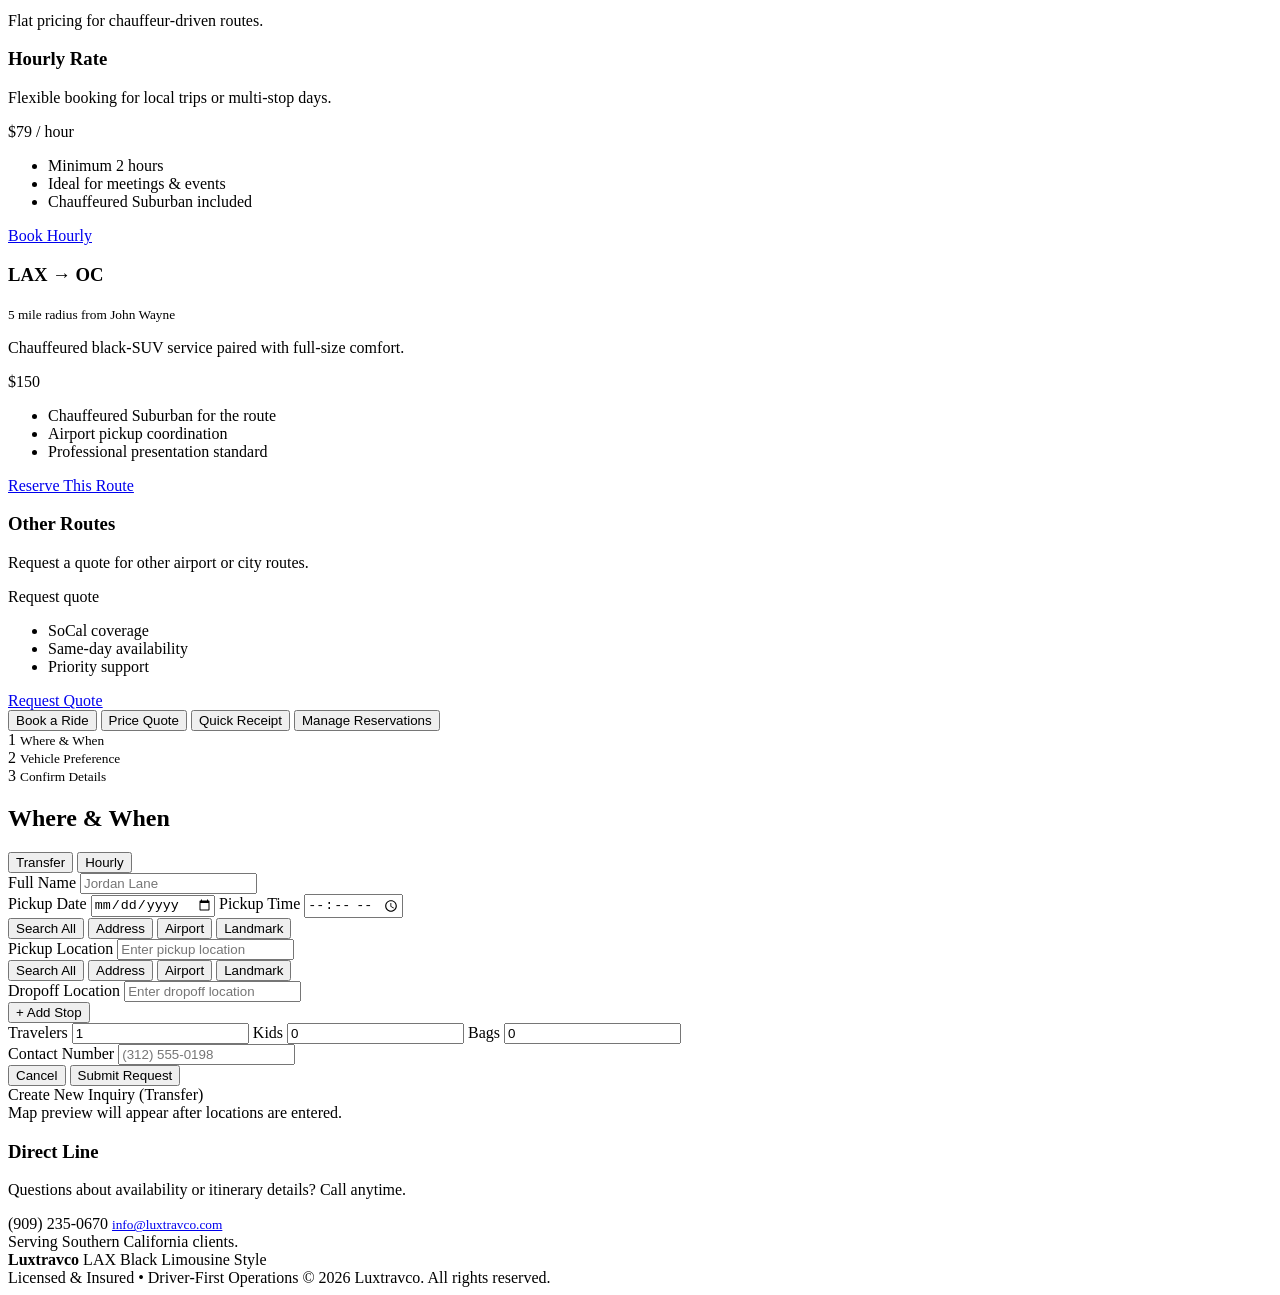
==== commit d4395881: "Update index.html" ====
--- a/index.html
+++ b/index.html
@@ -11,59 +11,102 @@
   <div class="noise"></div>
   <div class="halo"></div>
 
+  <div class="utility-bar">
+    <span>Worldwide Chauffeured Service</span>
+    <span>24/7 Reservations • (909) 235‑0670 • info@luxtravco.com</span>
+  </div>
+
   <header class="site-header">
     <div class="brand">
       <img src="logo.jpeg" alt="Luxtravco logo" class="brand-logo" />
       <div class="brand-text">
         <span>Luxtravco</span>
-        <small>Luxury Travel Company</small>
+        <small>Worldwide Chauffeured</small>
       </div>
     </div>
     <nav class="site-nav">
+      <a href="#services">Services</a>
       <a href="#fleet">Fleet</a>
       <a href="#experience">Experience</a>
       <a href="#pricing">Pricing</a>
       <a href="#book">Reserve</a>
     </nav>
-    <a class="ghost-btn" href="tel:+19092350670">
-      Call (909) 235-0670
+    <a
+      class="ghost-btn"
+      href="tel:+19092350670"
+      data-action="call"
+      data-phone="+19092350670"
+      role="button"
+    >
+      Call (909) 235‑0670
     </a>
   </header>
 
   <main>
     <section class="hero reveal">
       <div class="hero-content">
-        <h1>Chauffeured black-SUV service with Suburban comfort.</h1>
+        <span class="eyebrow">Luxury Chauffeured Travel</span>
+        <h1>Arrive in a black Suburban with a professional chauffeur.</h1>
         <p class="lede">
-          Luxtravco provides a professional chauffeur experience in a black Suburban.
-          Reserve point-to-point or hourly service for airport, business, and special events.
+          Luxtravco delivers a discreet, white‑glove experience for airport transfers,
+          corporate travel, and special events. Reserve point‑to‑point or hourly service.
         </p>
         <div class="hero-cta">
           <a class="primary-btn" href="#book">Reserve Chauffeured Service</a>
-          <a class="secondary-btn" href="#fleet">See the Black Suburban</a>
-        </div>
-      </div>
-
-      <div class="hero-media">
-        <div class="media-card float slow">
-          <img src="suburban-main.jpg" alt="2023 Chevy Suburban Premier" />
-          <span>Suburban Premier</span>
-        </div>
-      </div>
-    </section>
-
-    <section id="fleet" class="section reveal fleet-showcase light">
+          <a class="secondary-btn" href="#services">Explore Services</a>
+        </div>
+        <div class="hero-metrics">
+          <div>
+            <span>Professional</span>
+            <strong>Chauffeurs</strong>
+          </div>
+          <div>
+            <span>Service</span>
+            <strong>White‑Glove</strong>
+          </div>
+          <div>
+            <span>Vehicles</span>
+            <strong>Executive Grade</strong>
+          </div>
+        </div>
+      </div>
+    </section>
+
+    <section id="services" class="section reveal services">
       <div class="section-header">
-        <h2>Suburban-Only Fleet</h2>
-        <p>One flagship SUV. Ideal for executive travel and premium occasions.</p>
-      </div>
-
+        <h2>Chauffeured Services</h2>
+        <p>Tailored transportation for executives, families, and VIP guests.</p>
+      </div>
+      <div class="service-grid">
+        <article class="service-tile">
+          <h3>Airport Transfers</h3>
+          <p>Meet‑and‑greet service with real‑time flight tracking and curbside coordination.</p>
+          <span class="service-tag">LAX • SNA • LGB</span>
+        </article>
+        <article class="service-tile">
+          <h3>Corporate Travel</h3>
+          <p>Quiet, professional rides for executives, roadshows, and client hospitality.</p>
+          <span class="service-tag">On‑time guarantee</span>
+        </article>
+        <article class="service-tile">
+          <h3>Events & Celebrations</h3>
+          <p>Discreet, polished service for weddings, galas, and private gatherings.</p>
+          <span class="service-tag">Concierge support</span>
+        </article>
+      </div>
+    </section>
+
+    <section id="fleet" class="section reveal fleet-showcase">
+      <div class="section-header">
+        <h2>Suburban‑Only Fleet</h2>
+        <p>One flagship SUV. Discreet, spacious, and executive‑grade.</p>
+      </div>
       <div class="fleet-grid">
         <article class="fleet-card suburban-card float slow">
           <img src="suburban-main.jpg" alt="2023 Chevy Suburban Premier" />
           <div>
             <h3>Suburban Premier</h3>
-            <p>Smooth ride, full-size comfort, and a premier black-SUV profile.</p>
+            <p>Smooth ride, full‑size comfort, and a premier black‑SUV profile.</p>
             <ul>
               <li>7 passenger seating</li>
               <li>Rear climate zones</li>
@@ -73,14 +116,13 @@
             </ul>
           </div>
         </article>
-
         <article class="fleet-card float">
-          <img src="interior-black.jpg" alt="Jet black interior" />
+          <img src="interior-black.jpg" alt="Jet black interior" class="no-filter" />
           <div>
             <h3>Jet Black Interior</h3>
-            <p>Jet-black cabin with clean lines and a calm, private atmosphere.</p>
+            <p>Jet‑black cabin with clean lines and a calm, private atmosphere.</p>
             <ul>
-              <li>All-black seating</li>
+              <li>All‑black seating</li>
               <li>Dark dash and panels</li>
               <li>Quiet, composed cabin</li>
             </ul>
@@ -96,12 +138,21 @@
           Built for guests who want a discreet, professional chauffeur in a premium SUV.
           We handle the details so you can focus on the destination.
         </p>
-      </div>
-
+        <div class="experience-points">
+          <div>
+            <h4>Premium Presentation</h4>
+            <p>Arrive in a black Suburban that looks and feels executive‑grade.</p>
+          </div>
+          <div>
+            <h4>Chauffeur‑Led Service</h4>
+            <p>Professional arrivals, curbside coordination, and smooth departures.</p>
+          </div>
+        </div>
+      </div>
       <div class="experience-panel">
         <h3>Client feedback</h3>
         <blockquote>
-          “The Suburban felt high-end from curb to curb. Seamless experience.”
+          “The Suburban felt high‑end from curb to curb. Seamless experience.”
           <span>— Marco T., Client</span>
         </blockquote>
         <blockquote>
@@ -111,98 +162,221 @@
       </div>
     </section>
 
-    <section id="pricing" class="section reveal pricing light">
+    <section id="pricing" class="section reveal pricing">
       <div class="section-header">
         <h2>Signature Route Pricing</h2>
-        <p>Flat pricing for chauffeur-driven routes.</p>
-      </div>
-
+        <p>Flat pricing for chauffeur‑driven routes.</p>
+      </div>
       <div class="pricing-grid">
         <div class="pricing-card">
           <h3>Hourly Rate</h3>
-          <p>Flexible booking for local trips or multi-stop days.</p>
+          <p>Flexible booking for local trips or multi‑stop days.</p>
           <span class="price">$79 / hour</span>
-        </div>
-
+          <ul>
+            <li>Minimum 2 hours</li>
+            <li>Ideal for meetings & events</li>
+            <li>Chauffeured Suburban included</li>
+          </ul>
+          <a
+            class="secondary-btn"
+            href="mailto:info@luxtravco.com?subject=Hourly%20Chauffeured%20Service&body=Hi%20Luxtravco%2C%0D%0A%0D%0AI%20would%20like%20to%20book%20the%20%2479%2Fhour%20chauffeured%20service.%0D%0ADate%2Ftime%3A%0D%0AEstimated%20hours%3A%0D%0APickup%20area%3A%0D%0AContact%20number%3A%0D%0A%0D%0AThanks!"
+          >
+            Book Hourly
+          </a>
+        </div>
         <div class="pricing-card featured">
           <h3>LAX → OC</h3>
-          <p>Chauffeured black-SUV service paired with full-size comfort.</p>
-          <span class="price">$149</span>
-        </div>
-
+          <small class="fine-print">5 mile radius from John Wayne</small>
+          <p>Chauffeured black‑SUV service paired with full‑size comfort.</p>
+          <span class="price">$150</span>
+          <ul>
+            <li>Chauffeured Suburban for the route</li>
+            <li>Airport pickup coordination</li>
+            <li>Professional presentation standard</li>
+          </ul>
+          <a
+            class="primary-btn"
+            href="mailto:info@luxtravco.com?subject=Reserve%20LAX%20%E2%86%92%20OC%20Chauffeured%20Route&body=Hi%20Luxtravco%2C%0D%0A%0D%0AI%20would%20like%20to%20reserve%20chauffeured%20service%20for%20the%20LAX%20%E2%86%92%20OC%20route%20(5%20mile%20radius%20from%20John%20Wayne).%0D%0AName%3A%0D%0APreferred%20date%2Ftime%3A%0D%0AContact%20number%3A%0D%0A%0D%0AThanks!"
+            data-action="email"
+            data-subject="Reserve LAX → OC Chauffeured Route"
+            data-body="Hi Luxtravco,%0D%0A%0D%0AI would like to reserve chauffeured service for the LAX → OC route (5 mile radius from John Wayne).%0D%0AName:%0D%0APreferred date/time:%0D%0AContact number:%0D%0A%0D%0AThanks!"
+          >
+            Reserve This Route
+          </a>
+        </div>
         <div class="pricing-card">
           <h3>Other Routes</h3>
           <p>Request a quote for other airport or city routes.</p>
           <span class="price">Request quote</span>
+          <ul>
+            <li>SoCal coverage</li>
+            <li>Same‑day availability</li>
+            <li>Priority support</li>
+          </ul>
+          <a
+            class="secondary-btn"
+            href="mailto:info@luxtravco.com?subject=Chauffeured%20Route%20Quote%20Request&body=Hi%20Luxtravco%2C%0D%0A%0D%0AI%20would%20like%20a%20quote%20for%20chauffeured%20service.%0D%0ARoute%20details%3A%0D%0APreferred%20date%2Ftime%3A%0D%0AContact%20number%3A%0D%0A%0D%0AThanks!"
+            data-action="email"
+            data-subject="Chauffeured Route Quote Request"
+            data-body="Hi Luxtravco,%0D%0A%0D%0AI would like a quote for chauffeured service.%0D%0ARoute details:%0D%0APreferred date/time:%0D%0AContact number:%0D%0A%0D%0AThanks!"
+          >
+            Request Quote
+          </a>
         </div>
       </div>
     </section>
 
     <section id="book" class="section reveal booking">
-      <div class="booking-card">
-        <h2>Reserve Chauffeured Service</h2>
-        <p>Share your trip details and preferred time.</p>
-
-        <form
-          class="booking-form"
-          action="mailto:info@luxtravco.com"
-          method="post"
-          enctype="text/plain"
-        >
-          <label>
-            Full Name
-            <input type="text" name="fullName" required />
-          </label>
-
-          <label>
-            Pickup Address
-            <input type="text" name="pickupAddress" required />
-          </label>
-
-          <label>
-            Drop-off Address
-            <input type="text" name="dropoffAddress" required />
-          </label>
-
-          <label>
-            Pickup Time
-            <input type="datetime-local" name="pickupTime" required />
-          </label>
-
-          <label>
-            Contact Number
-            <input type="tel" name="contactNumber" required />
-          </label>
-
-          <label>
-            Notes
-            <textarea name="notes" rows="4"></textarea>
-          </label>
-
-          <button class="primary-btn" type="submit">
-            Request Chauffeured Service
-          </button>
-        </form>
-      </div>
-
+      <div class="booking-ui">
+        <div class="booking-topnav">
+          <button class="booking-tab active" type="button">Book a Ride</button>
+          <button class="booking-tab" type="button">Price Quote</button>
+          <button class="booking-tab" type="button">Quick Receipt</button>
+          <button class="booking-tab" type="button">Manage Reservations</button>
+        </div>
+        <div class="booking-steps">
+          <div class="booking-step active">
+            <span>1</span>
+            <small>Where &amp; When</small>
+          </div>
+          <div class="booking-step">
+            <span>2</span>
+            <small>Vehicle Preference</small>
+          </div>
+          <div class="booking-step">
+            <span>3</span>
+            <small>Confirm Details</small>
+          </div>
+        </div>
+        <div class="booking-panels">
+          <div class="booking-panel form-panel">
+            <div class="panel-header">
+              <h2>Where &amp; When</h2>
+              <div class="mode-toggle">
+                <button class="toggle active" type="button">Transfer</button>
+                <button class="toggle" type="button">Hourly</button>
+              </div>
+            </div>
+            <form class="booking-form booking-form-empire">
+              <label>
+                Full Name
+                <input type="text" placeholder="Jordan Lane" name="fullName" />
+              </label>
+              <div class="field-row">
+                <label>
+                  Pickup Date
+                  <input type="date" name="pickupDate" />
+                </label>
+                <label>
+                  Pickup Time
+                  <input type="time" name="pickupTime" />
+                </label>
+              </div>
+              <div class="location-stack">
+                <div class="location-block">
+                  <div class="location-tabs" role="tablist" aria-label="Pickup location type">
+                    <button class="location-tab active" type="button" data-type="all">Search All</button>
+                    <button class="location-tab" type="button" data-type="address">Address</button>
+                    <button class="location-tab" type="button" data-type="airport">Airport</button>
+                    <button class="location-tab" type="button" data-type="poi">Landmark</button>
+                  </div>
+                  <label class="autocomplete-field">
+                    Pickup Location
+                    <input
+                      type="text"
+                      placeholder="Enter pickup location"
+                      name="pickupLocation"
+                      data-autocomplete="pickup"
+                      data-location-type="all"
+                    />
+                  </label>
+                </div>
+                <div class="location-block">
+                  <div class="location-tabs" role="tablist" aria-label="Dropoff location type">
+                    <button class="location-tab active" type="button" data-type="all">Search All</button>
+                    <button class="location-tab" type="button" data-type="address">Address</button>
+                    <button class="location-tab" type="button" data-type="airport">Airport</button>
+                    <button class="location-tab" type="button" data-type="poi">Landmark</button>
+                  </div>
+                  <label class="autocomplete-field">
+                    Dropoff Location
+                    <input
+                      type="text"
+                      placeholder="Enter dropoff location"
+                      name="dropoffLocation"
+                      data-autocomplete="dropoff"
+                      data-location-type="all"
+                    />
+                  </label>
+                </div>
+              </div>
+              <button class="add-stop" type="button" data-action="add-stop">+ Add Stop</button>
+              <div class="count-row">
+                <label>
+                  Travelers
+                  <input type="number" min="1" value="1" name="travelers" />
+                </label>
+                <label>
+                  Kids
+                  <input type="number" min="0" value="0" name="kids" />
+                </label>
+                <label>
+                  Bags
+                  <input type="number" min="0" value="0" name="bags" />
+                </label>
+              </div>
+              <label>
+                Contact Number
+                <input type="text" placeholder="(312) 555‑0198" name="contactNumber" />
+              </label>
+              <div class="action-row">
+                <button class="secondary-btn" type="reset">Cancel</button>
+                <button class="primary-btn" type="button" data-action="email-form">
+                  Submit Request
+                </button>
+              </div>
+            </form>
+          </div>
+          <div class="booking-panel map-panel">
+            <div class="map-header">Create New Inquiry (Transfer)</div>
+            <div class="map-body">
+              <div id="booking-map" class="booking-map" aria-label="Map preview"></div>
+              <div class="map-fallback">Map preview will appear after locations are entered.</div>
+            </div>
+          </div>
+        </div>
+      </div>
       <div class="booking-info">
         <h3>Direct Line</h3>
-        <p>Questions? Call anytime.</p>
+        <p>Questions about availability or itinerary details? Call anytime.</p>
         <div class="contact-card">
-          <span>(909) 235-0670</span>
+          <span>(909) 235‑0670</span>
           <small>
             <a href="mailto:info@luxtravco.com">info@luxtravco.com</a>
           </small>
         </div>
+        <div class="contact-card subtle">
+          <span>Serving Southern California clients.</span>
+        </div>
       </div>
     </section>
   </main>
 
   <footer class="site-footer">
-    <strong>Luxtravco</strong>
-    <span>© 2026 Luxtravco. All rights reserved.</span>
+    <div>
+      <strong>Luxtravco</strong>
+      <span>LAX Black Limousine Style</span>
+    </div>
+    <div>
+      <span>Licensed & Insured • Driver‑First Operations</span>
+      <span>© 2026 Luxtravco. All rights reserved.</span>
+    </div>
   </footer>
-
+  <link
+    rel="stylesheet"
+    href="https://unpkg.com/maplibre-gl@4.7.1/dist/maplibre-gl.css"
+  />
+  <script src="https://unpkg.com/maplibre-gl@4.7.1/dist/maplibre-gl.js"></script>
   <script src="script.js"></script>
 </body>
 </html>
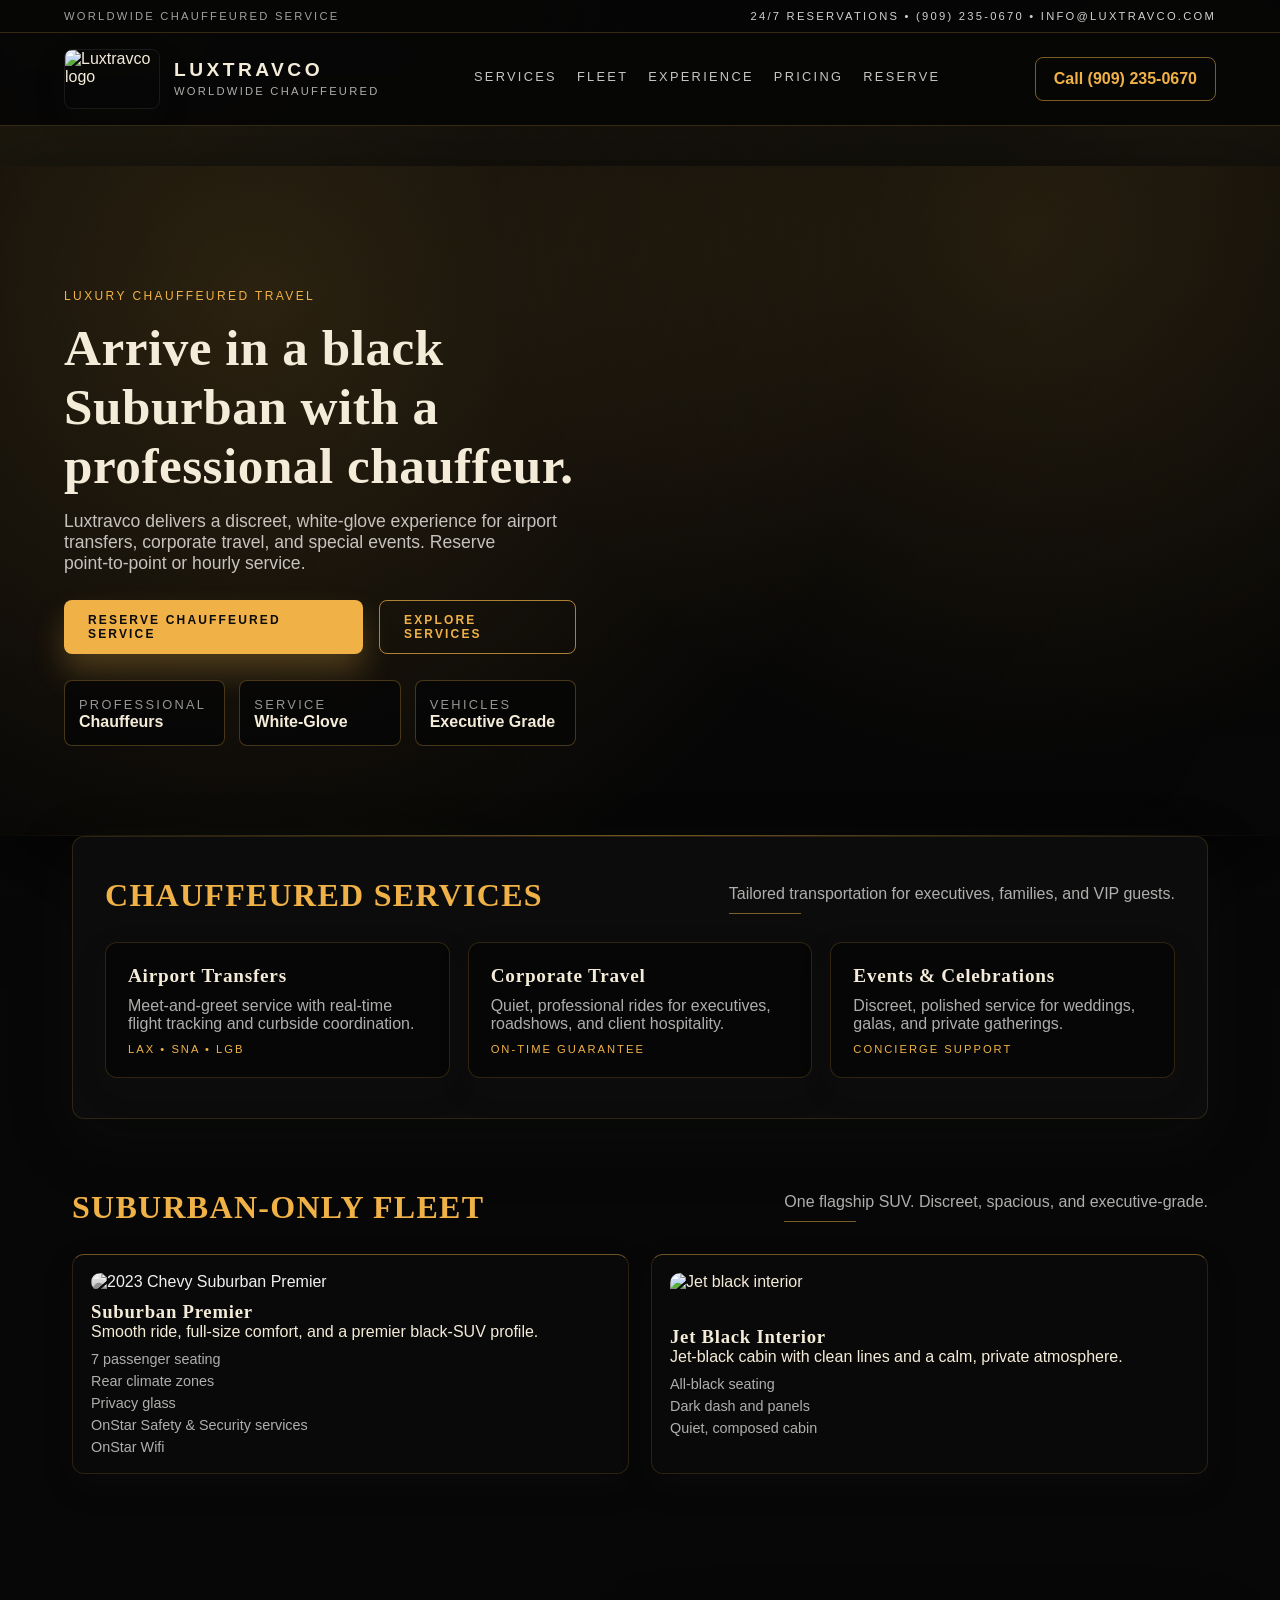
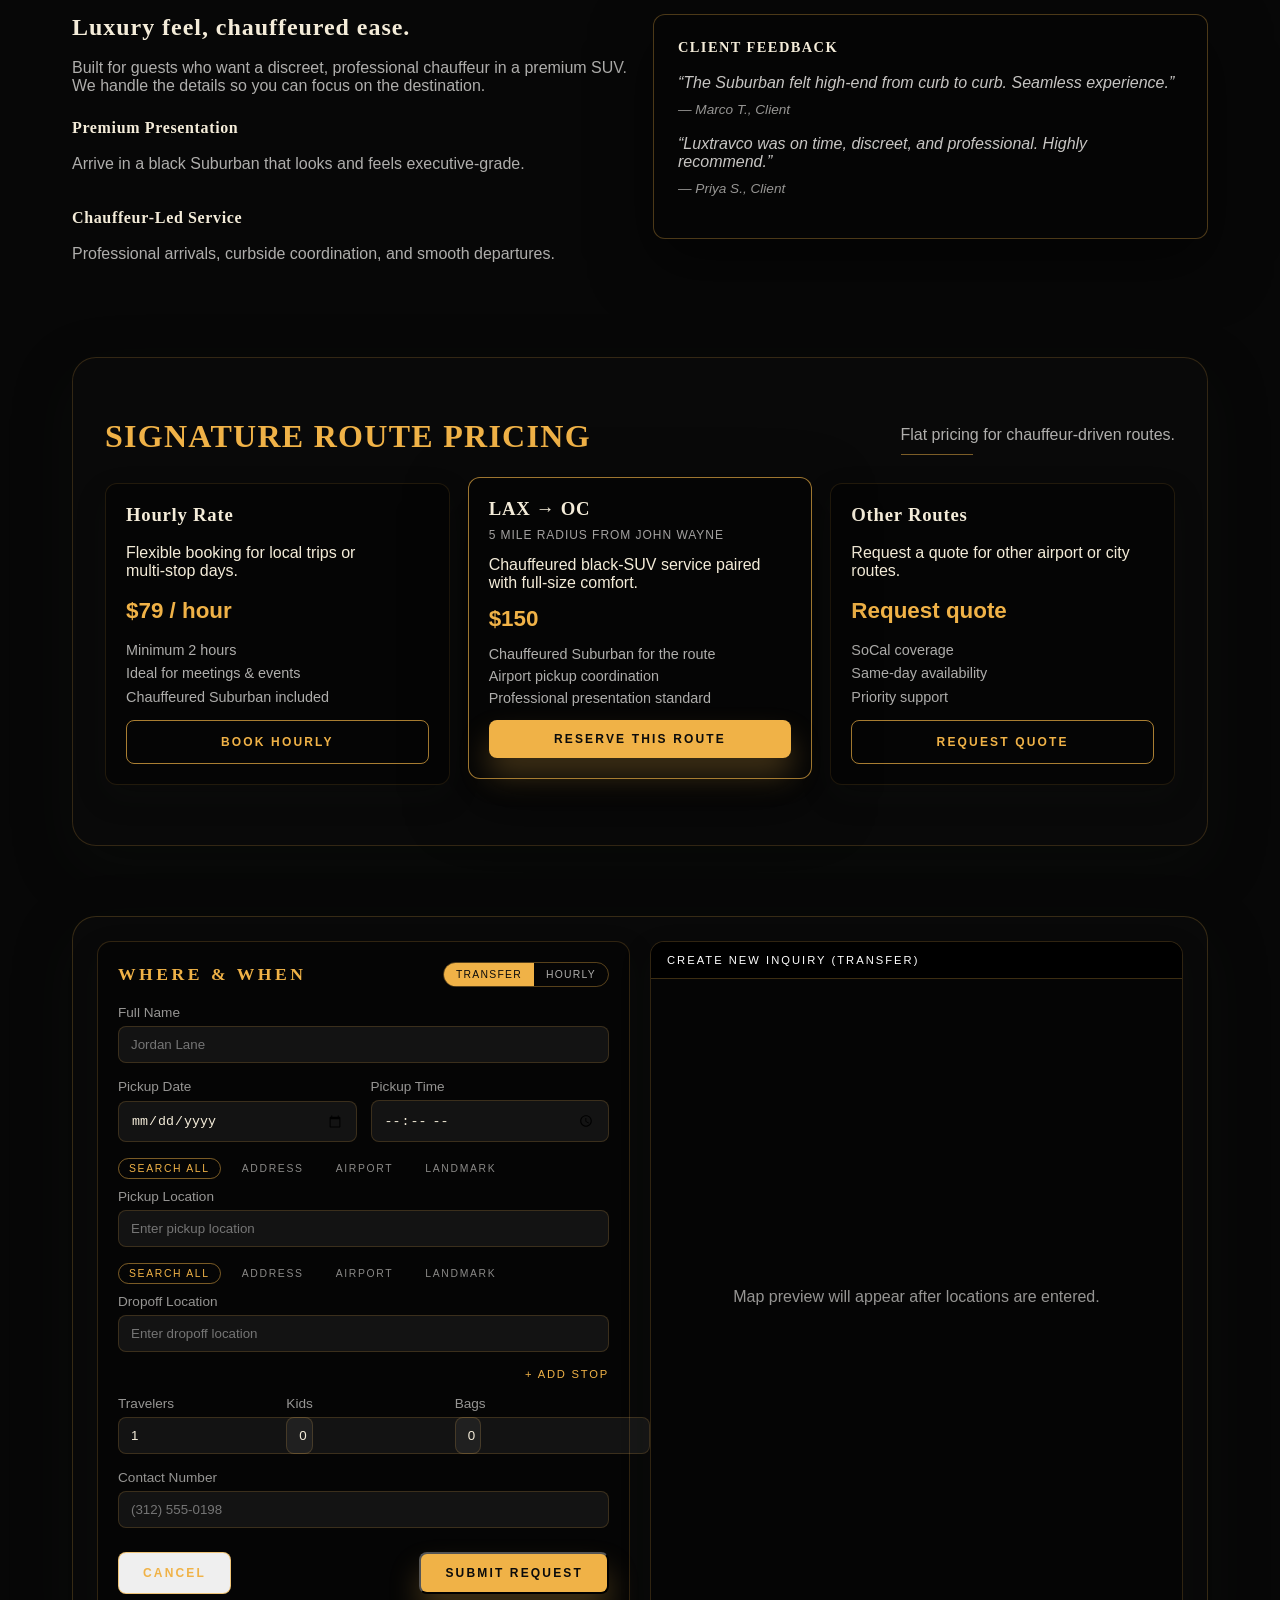
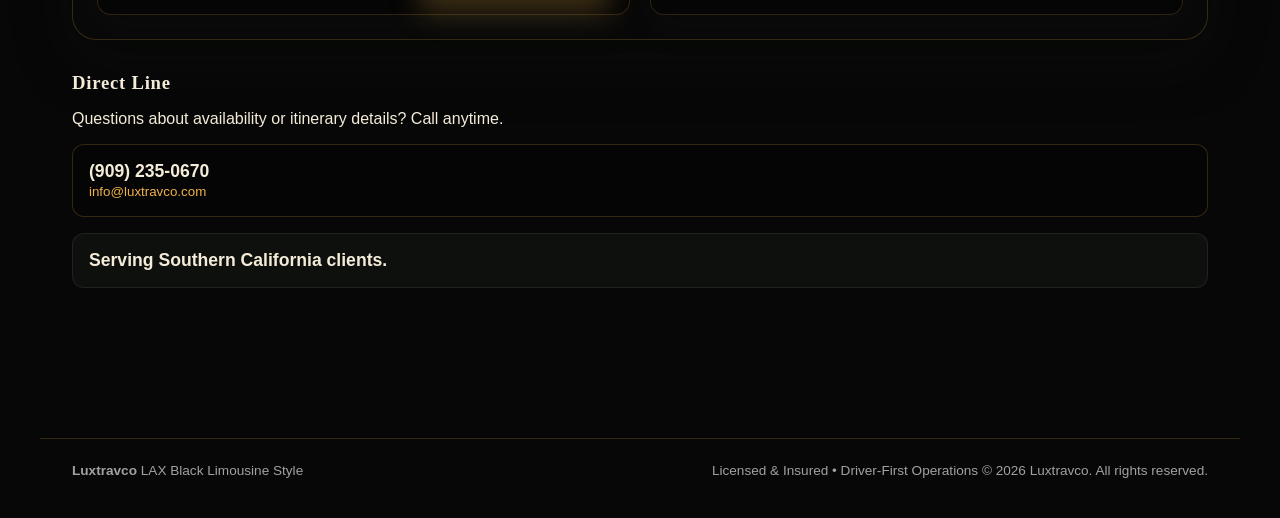
==== commit d160c461: "Add files via upload" ====
--- a/index.html
+++ b/index.html
@@ -228,26 +228,6 @@
 
     <section id="book" class="section reveal booking">
       <div class="booking-ui">
-        <div class="booking-topnav">
-          <button class="booking-tab active" type="button">Book a Ride</button>
-          <button class="booking-tab" type="button">Price Quote</button>
-          <button class="booking-tab" type="button">Quick Receipt</button>
-          <button class="booking-tab" type="button">Manage Reservations</button>
-        </div>
-        <div class="booking-steps">
-          <div class="booking-step active">
-            <span>1</span>
-            <small>Where &amp; When</small>
-          </div>
-          <div class="booking-step">
-            <span>2</span>
-            <small>Vehicle Preference</small>
-          </div>
-          <div class="booking-step">
-            <span>3</span>
-            <small>Confirm Details</small>
-          </div>
-        </div>
         <div class="booking-panels">
           <div class="booking-panel form-panel">
             <div class="panel-header">
--- a/styles.css
+++ b/styles.css
@@ -0,0 +1,1133 @@
+:root {
+  --sage: #e0b24a;
+  --sage-dark: #b37a18;
+  --mist: #f4ecd9;
+  --charcoal: #0b0a08;
+  --charcoal-soft: #17130f;
+  --burgundy: #22160c;
+  --gold: #f0b247;
+  --glow: rgba(240, 178, 71, 0.45);
+  --olive: #e0b24a;
+  --olive-soft: #f6dd9a;
+  --limo-line: rgba(240, 178, 71, 0.5);
+  --glass: rgba(255, 255, 255, 0.03);
+  --ember: rgba(255, 164, 66, 0.22);
+  --oil: rgba(10, 7, 4, 0.85);
+  --soot: rgba(6, 5, 4, 0.8);
+  --radius-lg: 24px;
+  --radius-md: 16px;
+  --radius-sm: 10px;
+  --shadow: 0 20px 60px rgba(16, 22, 16, 0.25);
+  --shadow-soft: 0 12px 30px rgba(16, 22, 16, 0.18);
+  --max-width: 1200px;
+}
+
+* {
+  box-sizing: border-box;
+  margin: 0;
+  padding: 0;
+}
+
+body {
+  font-family: "Avenir Next", "Helvetica Neue", Arial, sans-serif;
+  background: #070707;
+  color: var(--mist);
+  min-height: 100vh;
+  scroll-behavior: smooth;
+}
+
+h1, h2, h3, h4 {
+  font-family: "Times New Roman", "Georgia", serif;
+  letter-spacing: 0.04em;
+}
+
+.halo {
+  position: fixed;
+  inset: -20%;
+  background: radial-gradient(circle at 20% 10%, rgba(214, 180, 81, 0.18), transparent 50%),
+    radial-gradient(circle at 80% 20%, rgba(214, 180, 81, 0.12), transparent 40%);
+  opacity: 0.7;
+  pointer-events: none;
+  animation: sweep 16s ease-in-out infinite alternate;
+}
+
+.noise {
+  position: fixed;
+  inset: 0;
+  background-image: url("data:image/svg+xml,%3Csvg xmlns='http://www.w3.org/2000/svg' width='160' height='160' viewBox='0 0 160 160'%3E%3Cfilter id='n'%3E%3CfeTurbulence type='fractalNoise' baseFrequency='0.8' numOctaves='2' stitchTiles='stitch'/%3E%3C/filter%3E%3Crect width='160' height='160' filter='url(%23n)' opacity='0.08'/%3E%3C/svg%3E");
+  pointer-events: none;
+  mix-blend-mode: soft-light;
+}
+
+.utility-bar {
+  display: flex;
+  justify-content: space-between;
+  align-items: center;
+  gap: 16px;
+  padding: 10px 64px;
+  font-size: 0.7rem;
+  letter-spacing: 0.2em;
+  text-transform: uppercase;
+  color: rgba(247, 245, 242, 0.65);
+  border-bottom: 1px solid rgba(240, 178, 71, 0.2);
+  background: rgba(6, 6, 6, 0.95);
+  position: relative;
+  z-index: 5;
+}
+
+.utility-bar span:last-child {
+  color: rgba(247, 245, 242, 0.85);
+}
+
+.site-header {
+  width: 100%;
+  margin: 0;
+  padding: 16px 64px;
+  display: flex;
+  align-items: center;
+  justify-content: space-between;
+  gap: 20px;
+  animation: fadeDown 0.9s ease both;
+  border-bottom: 1px solid rgba(240, 178, 71, 0.2);
+  position: sticky;
+  top: 0;
+  z-index: 15;
+  background: rgba(6, 6, 6, 0.92);
+  backdrop-filter: blur(8px);
+}
+
+.brand {
+  display: flex;
+  align-items: center;
+  gap: 14px;
+}
+
+.brand-logo {
+  width: 96px;
+  height: 60px;
+  border-radius: 8px;
+  object-fit: cover;
+  box-shadow: var(--shadow-soft);
+  border: 1px solid rgba(255, 255, 255, 0.08);
+}
+
+.brand-text span {
+  display: block;
+  font-size: 1.2rem;
+  font-weight: 700;
+  letter-spacing: 0.18em;
+  text-transform: uppercase;
+  color: var(--mist);
+}
+
+.brand-text small {
+  color: rgba(247, 245, 242, 0.7);
+  letter-spacing: 0.2em;
+  text-transform: uppercase;
+  font-size: 0.7rem;
+}
+
+.site-nav {
+  display: flex;
+  gap: 20px;
+  font-size: 0.8rem;
+  text-transform: uppercase;
+  letter-spacing: 0.18em;
+}
+
+.site-nav a {
+  color: rgba(247, 245, 242, 0.8);
+  text-decoration: none;
+  position: relative;
+  padding-bottom: 6px;
+}
+
+.site-nav a::after {
+  content: "";
+  position: absolute;
+  left: 0;
+  bottom: 0;
+  width: 0;
+  height: 2px;
+  background: var(--sage);
+  transition: width 0.3s ease;
+}
+
+.site-nav a:hover::after {
+  width: 100%;
+}
+
+.ghost-btn {
+  background: transparent;
+  border: 1px solid rgba(240, 178, 71, 0.5);
+  color: var(--gold);
+  padding: 12px 18px;
+  border-radius: 8px;
+  font-weight: 600;
+  display: inline-flex;
+  align-items: center;
+  justify-content: center;
+  text-decoration: none;
+  cursor: pointer;
+}
+
+main {
+  max-width: var(--max-width);
+  margin: 0 auto;
+  padding: 40px 32px 80px;
+}
+
+.hero {
+  display: grid;
+  grid-template-columns: 1fr;
+  gap: 40px;
+  align-items: center;
+  padding: 120px 0 90px;
+  position: relative;
+  overflow: hidden;
+  border-radius: 0;
+  min-height: 70vh;
+  background-image: linear-gradient(120deg, rgba(6, 6, 6, 0.88), rgba(6, 6, 6, 0.55)),
+    url("suburban-main.jpg");
+  background-size: cover;
+  background-position: center;
+  box-shadow: 0 30px 80px rgba(0, 0, 0, 0.6);
+  margin: 0 calc(50% - 50vw);
+}
+
+.hero::before {
+  content: "";
+  position: absolute;
+  inset: 0;
+  background: radial-gradient(circle at 20% 20%, rgba(240, 178, 71, 0.15), transparent 55%),
+    radial-gradient(circle at 80% 10%, rgba(240, 178, 71, 0.12), transparent 45%);
+  pointer-events: none;
+}
+
+.hero::after {
+  content: "";
+  position: absolute;
+  left: 0;
+  bottom: 0;
+  width: 100%;
+  height: 1px;
+  background: linear-gradient(90deg, transparent, var(--limo-line), transparent);
+}
+
+.hero-content h1 {
+  font-size: clamp(2.8rem, 4vw, 4rem);
+  margin: 14px 0 16px;
+  letter-spacing: 0.01em;
+}
+
+.hero-content {
+  max-width: 640px;
+  padding: 0 64px;
+  position: relative;
+  z-index: 1;
+}
+
+.tag {
+  display: inline-flex;
+  align-items: center;
+  gap: 8px;
+  padding: 6px 12px;
+  border-radius: 999px;
+  background: var(--olive);
+  border: 1px solid rgba(0, 0, 0, 0.15);
+  color: #0b0b0b;
+  font-size: 0.75rem;
+  letter-spacing: 0.08em;
+  text-transform: uppercase;
+}
+
+.eyebrow {
+  text-transform: uppercase;
+  letter-spacing: 0.2em;
+  font-size: 0.75rem;
+  color: var(--gold);
+}
+
+.lede {
+  color: rgba(247, 245, 242, 0.78);
+  font-size: 1.1rem;
+  max-width: 520px;
+}
+
+.hero-cta {
+  display: flex;
+  gap: 16px;
+  margin: 26px 0;
+}
+
+.primary-btn,
+.secondary-btn {
+  text-decoration: none;
+  padding: 12px 24px;
+  border-radius: 8px;
+  font-weight: 600;
+  display: inline-flex;
+  align-items: center;
+  justify-content: center;
+  text-transform: uppercase;
+  letter-spacing: 0.18em;
+  font-size: 0.75rem;
+}
+
+.primary-btn {
+  background: var(--gold);
+  color: #0b0b0b;
+  box-shadow: 0 18px 30px rgba(240, 178, 71, 0.25);
+  transition: transform 0.3s ease, box-shadow 0.3s ease;
+}
+
+.secondary-btn {
+  border: 1px solid rgba(240, 178, 71, 0.7);
+  color: var(--gold);
+  transition: transform 0.3s ease, border 0.3s ease, color 0.3s ease;
+}
+
+.primary-btn:hover,
+.secondary-btn:hover,
+.ghost-btn:hover {
+  transform: translateY(-2px) scale(1.01);
+}
+
+.trust-row {
+  display: grid;
+  grid-template-columns: repeat(auto-fit, minmax(160px, 1fr));
+  gap: 16px;
+  margin-top: 18px;
+}
+
+.hero-metrics {
+  display: grid;
+  grid-template-columns: repeat(auto-fit, minmax(160px, 1fr));
+  gap: 14px;
+  margin-top: 22px;
+}
+
+.hero-metrics div {
+  padding: 14px;
+  border-radius: 8px;
+  border: 1px solid rgba(240, 178, 71, 0.28);
+  background: rgba(6, 6, 6, 0.85);
+}
+
+.hero-metrics span {
+  color: rgba(247, 245, 242, 0.6);
+  font-size: 0.8rem;
+  text-transform: uppercase;
+  letter-spacing: 0.18em;
+}
+
+.trust-row div {
+  background: rgba(255, 255, 255, 0.04);
+  padding: 14px;
+  border-radius: 8px;
+  border: 1px solid rgba(255, 255, 255, 0.06);
+}
+
+.trust-row strong {
+  display: block;
+}
+
+.trust-row span {
+  color: rgba(247, 245, 242, 0.65);
+  font-size: 0.85rem;
+}
+
+.hero-media {
+  display: grid;
+  gap: 20px;
+}
+
+.media-card {
+  background: var(--glass);
+  border-radius: 12px;
+  padding: 16px;
+  box-shadow: var(--shadow);
+  border: 1px solid rgba(255, 255, 255, 0.08);
+  transition: transform 0.4s ease, box-shadow 0.4s ease;
+}
+
+.media-card img {
+  width: 100%;
+  border-radius: 10px;
+  display: block;
+}
+
+.media-card:hover {
+  transform: translateY(-6px);
+  box-shadow: 0 24px 60px rgba(0, 0, 0, 0.55);
+}
+
+.media-card span {
+  display: block;
+  margin-top: 10px;
+  color: rgba(247, 245, 242, 0.7);
+}
+
+.media-card.alt {
+  border: 1px solid var(--limo-line);
+}
+
+.section {
+  padding: 70px 0;
+}
+
+.section.light {
+  background: var(--olive-soft);
+  color: #121212;
+  border-radius: 12px;
+  padding: 50px 32px;
+  box-shadow: inset 0 0 0 1px rgba(0, 0, 0, 0.08);
+}
+
+.section.light .section-header p,
+.section.light p {
+  color: rgba(18, 18, 18, 0.75);
+}
+
+.section.light .secondary-btn {
+  color: #0b0b0b;
+  border-color: #0b0b0b;
+}
+
+.section-header {
+  display: flex;
+  justify-content: space-between;
+  align-items: flex-end;
+  flex-wrap: wrap;
+  gap: 16px;
+  margin-bottom: 28px;
+}
+
+.section-header h2 {
+  font-size: clamp(2rem, 2.4vw, 2.8rem);
+  text-transform: uppercase;
+  color: var(--gold);
+}
+
+.section-header p {
+  color: rgba(247, 245, 242, 0.7);
+  max-width: 460px;
+}
+
+.section-header p::after {
+  content: "";
+  display: block;
+  width: 72px;
+  height: 1px;
+  margin-top: 10px;
+  background: var(--limo-line);
+}
+
+.services {
+  background: rgba(10, 10, 10, 0.85);
+  border-radius: var(--radius-lg);
+  padding: 60px 32px;
+  border: 1px solid rgba(240, 178, 71, 0.15);
+  box-shadow: var(--shadow);
+}
+
+.service-grid {
+  display: grid;
+  gap: 18px;
+  grid-template-columns: repeat(auto-fit, minmax(220px, 1fr));
+}
+
+.service-tile {
+  background: rgba(6, 6, 6, 0.9);
+  border-radius: 12px;
+  padding: 22px;
+  border: 1px solid rgba(240, 178, 71, 0.18);
+  box-shadow: var(--shadow-soft);
+  display: grid;
+  gap: 10px;
+}
+
+.service-tile h3 {
+  font-size: 1.2rem;
+  letter-spacing: 0.04em;
+}
+
+.service-tile p {
+  color: rgba(247, 245, 242, 0.7);
+}
+
+.service-tag {
+  font-size: 0.7rem;
+  letter-spacing: 0.18em;
+  text-transform: uppercase;
+  color: var(--gold);
+}
+
+.fleet-showcase .section-header {
+  align-items: center;
+}
+
+.fleet-grid {
+  display: grid;
+  gap: 22px;
+  grid-template-columns: repeat(auto-fit, minmax(260px, 1fr));
+}
+
+.fleet-card {
+  background: rgba(10, 10, 10, 0.92);
+  border-radius: 12px;
+  padding: 18px;
+  display: grid;
+  gap: 16px;
+  border: 1px solid rgba(240, 178, 71, 0.15);
+  border-top: 1px solid rgba(240, 178, 71, 0.45);
+  box-shadow: var(--shadow-soft);
+  transition: transform 0.4s ease, box-shadow 0.4s ease;
+  color: var(--mist);
+}
+
+.section.light .fleet-card {
+  color: #f7f6f1;
+}
+
+.section.light .fleet-card p,
+.section.light .fleet-card li {
+  color: rgba(247, 246, 241, 0.78);
+}
+
+.fleet-card img {
+  width: 100%;
+  border-radius: 10px;
+}
+
+.media-card img,
+.fleet-card img {
+  filter: grayscale(100%) contrast(1.15) brightness(0.95);
+}
+
+.no-filter {
+  filter: none !important;
+}
+
+.fleet-card:hover {
+  transform: translateY(-6px);
+  box-shadow: 0 24px 60px rgba(0, 0, 0, 0.5);
+}
+
+.fleet-card.suburban-card {
+  gap: 10px;
+}
+
+.fleet-card ul {
+  list-style: none;
+  display: grid;
+  gap: 6px;
+  color: rgba(247, 245, 242, 0.7);
+  font-size: 0.9rem;
+  margin-top: 10px;
+}
+
+.services {
+  background: rgba(15, 15, 15, 0.75);
+  border-radius: 12px;
+  padding: 40px 32px;
+}
+
+.service-cards {
+  display: grid;
+  gap: 18px;
+  grid-template-columns: repeat(auto-fit, minmax(200px, 1fr));
+}
+
+.service-card {
+  background: rgba(12, 12, 12, 0.8);
+  padding: 18px;
+  border-radius: 12px;
+  border: 1px solid rgba(255, 255, 255, 0.05);
+  transition: transform 0.3s ease, border 0.3s ease;
+}
+
+.service-card:hover {
+  transform: translateY(-4px);
+  border-color: rgba(255, 255, 255, 0.2);
+}
+
+.pricing {
+  background: rgba(10, 10, 10, 0.9);
+  border-radius: var(--radius-lg);
+  padding: 60px 32px;
+  border: 1px solid rgba(240, 178, 71, 0.18);
+  box-shadow: var(--shadow);
+}
+
+.pricing-grid {
+  display: grid;
+  gap: 18px;
+  grid-template-columns: repeat(auto-fit, minmax(220px, 1fr));
+}
+
+.pricing-card {
+  background: rgba(6, 6, 6, 0.95);
+  border-radius: 12px;
+  padding: 20px;
+  border: 1px solid rgba(240, 178, 71, 0.12);
+  display: grid;
+  gap: 14px;
+  box-shadow: var(--shadow-soft);
+  color: var(--mist);
+}
+
+.section.light .pricing-card {
+  color: #f7f6f1;
+}
+
+.section.light .pricing-card p,
+.section.light .pricing-card li {
+  color: rgba(247, 246, 241, 0.78);
+}
+
+.pricing-card .price {
+  font-size: 1.4rem;
+  font-weight: 600;
+  color: var(--gold);
+}
+
+.pricing-card .fine-print {
+  font-size: 0.75rem;
+  letter-spacing: 0.08em;
+  text-transform: uppercase;
+  color: rgba(247, 245, 242, 0.65);
+  margin-top: -6px;
+}
+
+.pricing-card ul {
+  list-style: none;
+  display: grid;
+  gap: 6px;
+  color: rgba(247, 245, 242, 0.7);
+  font-size: 0.9rem;
+}
+
+.pricing-card.featured {
+  border: 1px solid rgba(240, 178, 71, 0.65);
+  box-shadow: 0 22px 60px rgba(0, 0, 0, 0.6);
+  transform: translateY(-6px);
+}
+
+.service-card h3 {
+  margin-bottom: 10px;
+}
+
+.experience {
+  display: grid;
+  gap: 26px;
+  grid-template-columns: repeat(auto-fit, minmax(260px, 1fr));
+  align-items: start;
+}
+
+.experience-text p {
+  color: rgba(247, 245, 242, 0.7);
+  margin: 18px 0 24px;
+}
+
+.experience-points {
+  display: grid;
+  gap: 12px;
+}
+
+.experience-panel {
+  background: rgba(6, 6, 6, 0.92);
+  border-radius: 12px;
+  padding: 24px;
+  border: 1px solid rgba(240, 178, 71, 0.3);
+  box-shadow: 0 24px 60px rgba(0, 0, 0, 0.55);
+}
+
+.experience-panel h3 {
+  text-transform: uppercase;
+  letter-spacing: 0.1em;
+  font-size: 0.9rem;
+}
+
+.experience-panel blockquote {
+  color: rgba(247, 245, 242, 0.8);
+  margin: 18px 0;
+  font-style: italic;
+}
+
+.experience-panel span {
+  display: block;
+  margin-top: 10px;
+  font-size: 0.85rem;
+  color: rgba(247, 245, 242, 0.6);
+}
+
+.booking {
+  display: grid;
+  gap: 32px;
+}
+
+.booking-ui {
+  background: rgba(10, 10, 10, 0.9);
+  border-radius: var(--radius-lg);
+  border: 1px solid rgba(240, 178, 71, 0.2);
+  box-shadow: var(--shadow);
+  padding: 24px;
+}
+
+.booking-panels {
+  display: grid;
+  gap: 20px;
+  grid-template-columns: repeat(auto-fit, minmax(280px, 1fr));
+}
+
+.booking-panel {
+  background: rgba(6, 6, 6, 0.92);
+  border-radius: 14px;
+  border: 1px solid rgba(240, 178, 71, 0.18);
+  box-shadow: var(--shadow-soft);
+  padding: 20px;
+  display: flex;
+  flex-direction: column;
+}
+
+.panel-header {
+  display: flex;
+  align-items: center;
+  justify-content: space-between;
+  gap: 16px;
+  margin-bottom: 18px;
+}
+
+.panel-header h2 {
+  font-size: 1.1rem;
+  text-transform: uppercase;
+  letter-spacing: 0.2em;
+  color: var(--gold);
+}
+
+.mode-toggle {
+  display: inline-flex;
+  border: 1px solid rgba(240, 178, 71, 0.35);
+  border-radius: 999px;
+  overflow: hidden;
+}
+
+.mode-toggle .toggle {
+  background: transparent;
+  color: rgba(247, 245, 242, 0.7);
+  border: none;
+  padding: 6px 12px;
+  text-transform: uppercase;
+  letter-spacing: 0.12em;
+  font-size: 0.65rem;
+  cursor: pointer;
+}
+
+.mode-toggle .toggle.active {
+  background: var(--gold);
+  color: #0b0b0b;
+}
+
+.booking-form {
+  display: grid;
+  gap: 16px;
+}
+
+.booking-form label {
+  display: grid;
+  gap: 6px;
+  font-size: 0.85rem;
+  color: rgba(247, 245, 242, 0.6);
+}
+
+.booking-form input {
+  background: rgba(255, 255, 255, 0.06);
+  border: 1px solid rgba(240, 178, 71, 0.18);
+  border-radius: 8px;
+  padding: 10px 12px;
+  color: var(--mist);
+}
+
+.field-row {
+  display: grid;
+  gap: 14px;
+  grid-template-columns: repeat(auto-fit, minmax(180px, 1fr));
+}
+
+.location-block {
+  display: grid;
+  gap: 10px;
+}
+
+.location-stack {
+  display: grid;
+  gap: 16px;
+}
+
+.location-tabs {
+  display: flex;
+  gap: 10px;
+  font-size: 0.65rem;
+  text-transform: uppercase;
+  letter-spacing: 0.16em;
+  color: rgba(247, 245, 242, 0.55);
+}
+
+.location-tab {
+  background: transparent;
+  border: 1px solid transparent;
+  color: inherit;
+  padding: 4px 10px;
+  border-radius: 999px;
+  text-transform: uppercase;
+  letter-spacing: 0.16em;
+  font-size: 0.65rem;
+  cursor: pointer;
+}
+
+.location-tab:hover {
+  color: var(--mist);
+}
+
+.location-tab.active {
+  border-color: rgba(240, 178, 71, 0.5);
+  color: var(--gold);
+}
+
+.location-tabs span {
+  padding: 4px 8px;
+  border-radius: 999px;
+  border: 1px solid transparent;
+}
+
+/* Legacy fallback for any remaining span tabs */
+.location-tabs span.active {
+  border-color: rgba(240, 178, 71, 0.5);
+  color: var(--gold);
+}
+
+.autocomplete-field {
+  position: relative;
+}
+
+.autocomplete-list {
+  position: absolute;
+  left: 0;
+  right: 0;
+  top: 100%;
+  margin-top: 6px;
+  background: #050505;
+  border: 1px solid rgba(240, 178, 71, 0.3);
+  border-radius: 10px;
+  box-shadow: 0 18px 40px rgba(0, 0, 0, 0.45);
+  z-index: 10;
+  overflow: hidden;
+  display: none;
+}
+
+.autocomplete-item {
+  width: 100%;
+  text-align: left;
+  background: transparent;
+  border: none;
+  padding: 10px 12px;
+  color: rgba(247, 245, 242, 0.85);
+  font-size: 0.85rem;
+  cursor: pointer;
+}
+
+.autocomplete-item:hover {
+  background: rgba(240, 178, 71, 0.12);
+  color: var(--mist);
+}
+
+.add-stop {
+  justify-self: end;
+  background: transparent;
+  border: none;
+  color: var(--gold);
+  text-transform: uppercase;
+  letter-spacing: 0.16em;
+  font-size: 0.7rem;
+  cursor: pointer;
+}
+
+.stop-actions {
+  display: flex;
+  justify-content: space-between;
+  align-items: center;
+  gap: 12px;
+}
+
+.remove-stop {
+  background: transparent;
+  border: 1px solid rgba(240, 178, 71, 0.3);
+  color: var(--gold);
+  border-radius: 999px;
+  padding: 4px 10px;
+  font-size: 0.65rem;
+  text-transform: uppercase;
+  letter-spacing: 0.14em;
+  cursor: pointer;
+}
+
+.count-row {
+  display: grid;
+  gap: 14px;
+  grid-template-columns: repeat(auto-fit, minmax(120px, 1fr));
+}
+
+.action-row {
+  display: flex;
+  justify-content: space-between;
+  gap: 12px;
+  margin-top: 8px;
+}
+
+.map-panel {
+  padding: 0;
+  overflow: hidden;
+}
+
+.map-header {
+  background: #000;
+  color: #fff;
+  padding: 12px 16px;
+  text-transform: uppercase;
+  letter-spacing: 0.18em;
+  font-size: 0.7rem;
+  border-bottom: 1px solid rgba(240, 178, 71, 0.25);
+}
+
+.map-body {
+  position: relative;
+  min-height: 320px;
+  flex: 1;
+}
+
+.booking-map {
+  width: 100%;
+  height: 100%;
+  min-height: 320px;
+  display: block;
+}
+
+.map-fallback {
+  position: absolute;
+  inset: 0;
+  display: flex;
+  align-items: center;
+  justify-content: center;
+  text-align: center;
+  color: rgba(247, 245, 242, 0.6);
+  background: rgba(6, 6, 6, 0.55);
+}
+
+.booking-info {
+  display: grid;
+  gap: 16px;
+}
+
+.contact-card {
+  background: rgba(6, 6, 6, 0.88);
+  border-radius: 12px;
+  padding: 16px;
+  border: 1px solid rgba(240, 178, 71, 0.2);
+}
+
+.contact-card span {
+  display: block;
+  font-size: 1.1rem;
+  font-weight: 600;
+}
+
+.contact-card small {
+  color: rgba(247, 245, 242, 0.7);
+}
+
+.contact-card small a {
+  color: var(--gold);
+  text-decoration: none;
+}
+
+.contact-card small a:hover {
+  color: var(--olive);
+}
+
+.contact-card.subtle {
+  background: rgba(20, 24, 20, 0.6);
+  border: 1px solid rgba(255, 255, 255, 0.08);
+}
+
+.site-footer {
+  max-width: var(--max-width);
+  margin: 0 auto;
+  padding: 24px 32px 40px;
+  border-top: 1px solid rgba(240, 178, 71, 0.2);
+  display: flex;
+  justify-content: space-between;
+  flex-wrap: wrap;
+  gap: 12px;
+  color: rgba(247, 245, 242, 0.65);
+  font-size: 0.85rem;
+}
+
+.credits {
+  display: grid;
+  gap: 6px;
+  font-size: 0.75rem;
+  color: rgba(247, 245, 242, 0.45);
+}
+
+.reveal {
+  opacity: 1;
+  transform: translateY(0);
+  transition: opacity 0.8s ease, transform 0.8s ease;
+}
+
+.js-ready .reveal {
+  opacity: 0;
+  transform: translateY(24px);
+}
+
+.js-ready .reveal.is-visible {
+  opacity: 1;
+  transform: translateY(0);
+}
+
+.float {
+  animation: float 6s ease-in-out infinite;
+}
+
+.float.slow {
+  animation-duration: 9s;
+}
+
+@keyframes float {
+  0% { transform: translateY(0); }
+  50% { transform: translateY(-10px); }
+  100% { transform: translateY(0); }
+}
+
+@keyframes sweep {
+  0% { transform: translateY(0); }
+  100% { transform: translateY(-30px); }
+}
+
+@keyframes fadeDown {
+  from { opacity: 0; transform: translateY(-12px); }
+  to { opacity: 1; transform: translateY(0); }
+}
+
+@media (prefers-reduced-motion: reduce) {
+  * {
+    animation: none !important;
+    transition: none !important;
+  }
+}
+
+@media (max-width: 800px) {
+  .utility-bar {
+    flex-direction: column;
+    align-items: flex-start;
+    gap: 6px;
+    letter-spacing: 0.12em;
+    padding: 10px 24px;
+  }
+
+  .site-header {
+    flex-direction: column;
+    align-items: flex-start;
+    padding: 16px 24px;
+    gap: 12px;
+  }
+
+  .site-nav {
+    flex-wrap: wrap;
+    gap: 12px;
+  }
+
+  .hero-cta {
+    flex-direction: column;
+    align-items: flex-start;
+  }
+
+  .hero-content {
+    padding: 0 24px;
+  }
+
+  .action-row {
+    flex-direction: column;
+    align-items: stretch;
+  }
+}
+
+@media (max-width: 600px) {
+  body {
+    font-size: 0.95rem;
+  }
+
+  .utility-bar {
+    padding: 10px 18px;
+    font-size: 0.6rem;
+  }
+
+  .site-header {
+    padding: 12px 18px;
+  }
+
+  .brand-logo {
+    width: 80px;
+    height: 52px;
+  }
+
+  .site-nav a {
+    padding-bottom: 2px;
+  }
+
+  .ghost-btn {
+    width: 100%;
+    justify-content: center;
+  }
+
+  .hero {
+    padding: 90px 0 60px;
+    min-height: 60vh;
+  }
+
+  .hero-content h1 {
+    font-size: clamp(2.2rem, 7vw, 2.8rem);
+  }
+
+  .hero-metrics {
+    grid-template-columns: 1fr;
+  }
+
+  .section {
+    padding: 50px 0;
+  }
+
+  .services,
+  .pricing {
+    padding: 40px 20px;
+  }
+
+  .booking-ui {
+    padding: 16px;
+  }
+
+  .panel-header {
+    flex-direction: column;
+    align-items: flex-start;
+  }
+
+  .field-row,
+  .count-row {
+    grid-template-columns: 1fr;
+  }
+
+  .map-body {
+    min-height: 220px;
+  }
+}
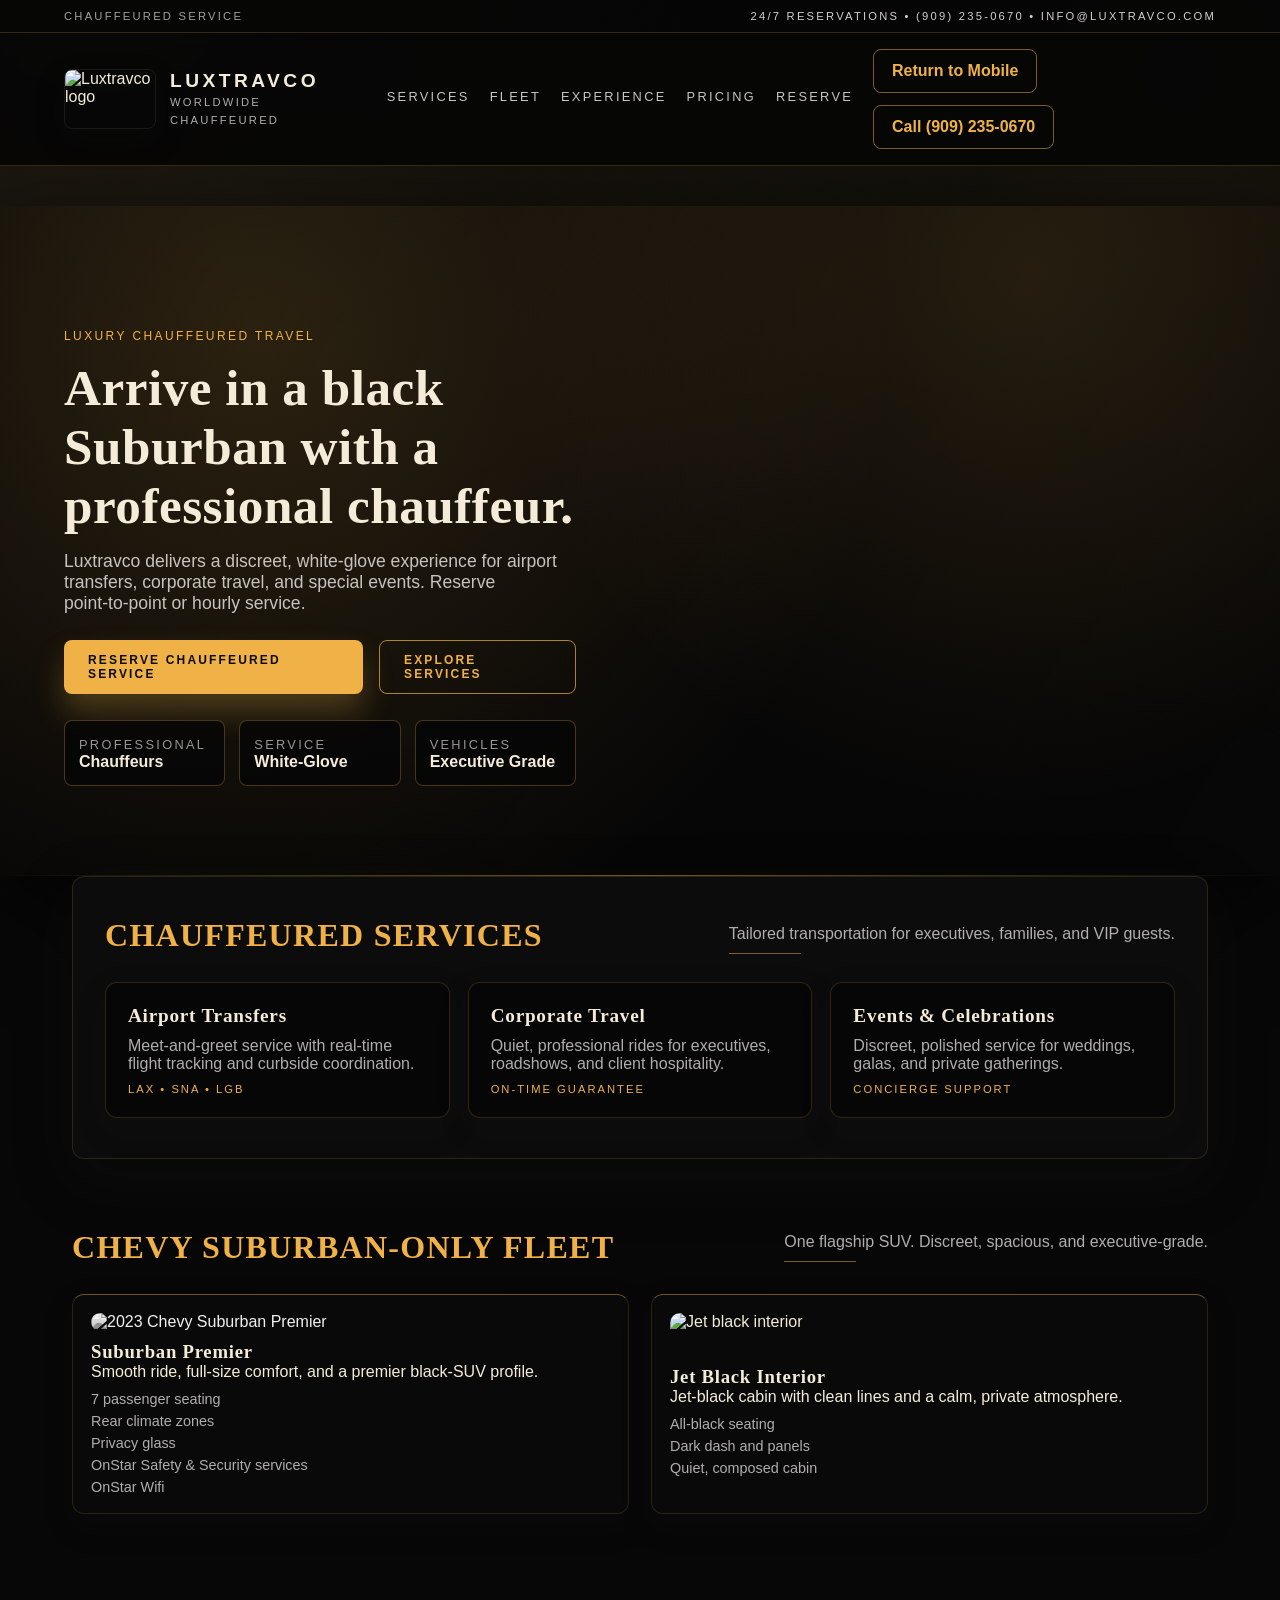
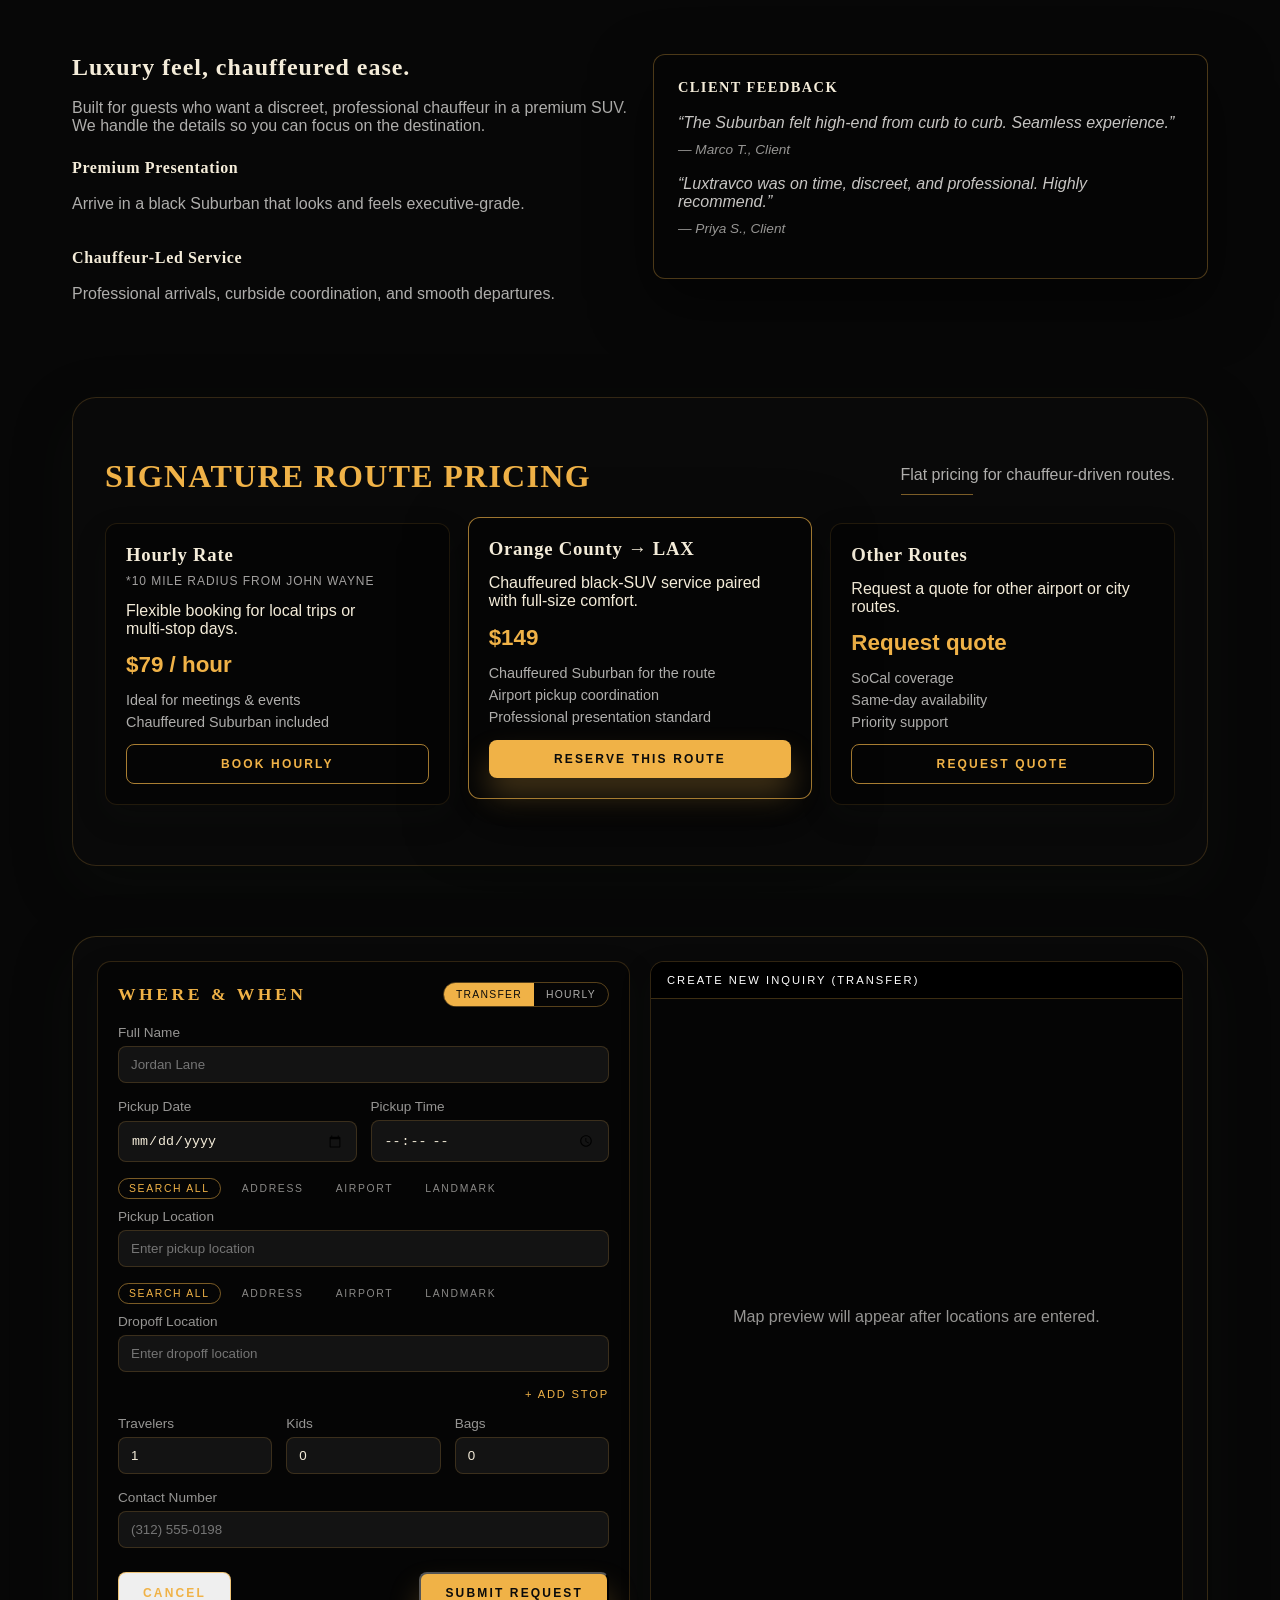
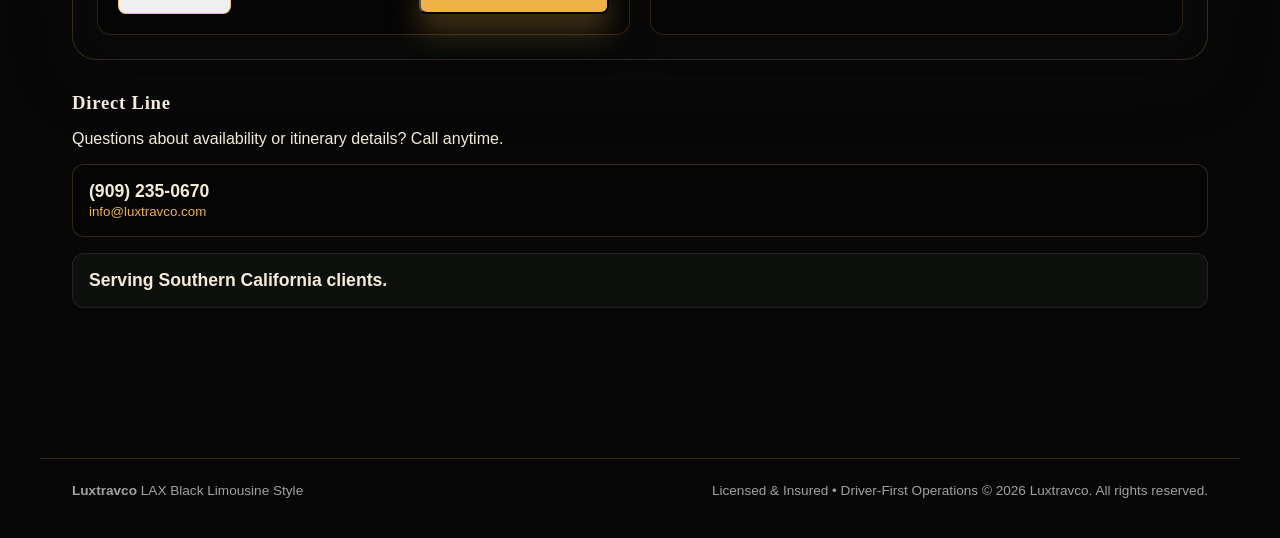
==== commit 45643f4d: "Add files via upload" ====
--- a/index.html
+++ b/index.html
@@ -6,13 +6,37 @@
   <title>Luxtravco | Luxury Travel Company</title>
   <link rel="icon" type="image/jpeg" href="logo.jpeg" />
   <link rel="stylesheet" href="styles.css" />
+  <script>
+    (function () {
+      const params = new URLSearchParams(window.location.search);
+      if (params.get('desktop') === '1') {
+        sessionStorage.setItem('forceDesktop', '1');
+        return;
+      }
+      if (sessionStorage.getItem('forceDesktop') === '1') {
+        return;
+      }
+      const isMobile =
+        (navigator.userAgentData && navigator.userAgentData.mobile) ||
+        /Mobi|Android|iPhone|iPad|iPod|BlackBerry|IEMobile|Opera Mini/i.test(
+          navigator.userAgent
+        );
+      const isSmall = window.matchMedia('(max-width: 900px)').matches;
+      if (isMobile || isSmall) {
+        const target = 'mobile.html' + window.location.hash;
+        if (!window.location.pathname.endsWith('mobile.html')) {
+          window.location.replace(target);
+        }
+      }
+    })();
+  </script>
 </head>
 <body>
   <div class="noise"></div>
   <div class="halo"></div>
 
   <div class="utility-bar">
-    <span>Worldwide Chauffeured Service</span>
+    <span>Chauffeured Service</span>
     <span>24/7 Reservations • (909) 235‑0670 • info@luxtravco.com</span>
   </div>
 
@@ -31,15 +55,24 @@
       <a href="#pricing">Pricing</a>
       <a href="#book">Reserve</a>
     </nav>
-    <a
-      class="ghost-btn"
-      href="tel:+19092350670"
-      data-action="call"
-      data-phone="+19092350670"
-      role="button"
-    >
-      Call (909) 235‑0670
-    </a>
+    <div class="header-actions">
+      <a
+        class="ghost-btn return-mobile"
+        href="mobile.html"
+        id="return-mobile"
+      >
+        Return to Mobile
+      </a>
+      <a
+        class="ghost-btn"
+        href="tel:+19092350670"
+        data-action="call"
+        data-phone="+19092350670"
+        role="button"
+      >
+        Call (909) 235‑0670
+      </a>
+    </div>
   </header>
 
   <main>
@@ -98,7 +131,7 @@
 
     <section id="fleet" class="section reveal fleet-showcase">
       <div class="section-header">
-        <h2>Suburban‑Only Fleet</h2>
+        <h2>Chevy Suburban‑Only Fleet</h2>
         <p>One flagship SUV. Discreet, spacious, and executive‑grade.</p>
       </div>
       <div class="fleet-grid">
@@ -170,10 +203,10 @@
       <div class="pricing-grid">
         <div class="pricing-card">
           <h3>Hourly Rate</h3>
+          <small class="fine-print">*10 mile radius from John Wayne</small>
           <p>Flexible booking for local trips or multi‑stop days.</p>
           <span class="price">$79 / hour</span>
           <ul>
-            <li>Minimum 2 hours</li>
             <li>Ideal for meetings & events</li>
             <li>Chauffeured Suburban included</li>
           </ul>
@@ -185,10 +218,9 @@
           </a>
         </div>
         <div class="pricing-card featured">
-          <h3>LAX → OC</h3>
-          <small class="fine-print">5 mile radius from John Wayne</small>
+          <h3>Orange County → LAX</h3>
           <p>Chauffeured black‑SUV service paired with full‑size comfort.</p>
-          <span class="price">$150</span>
+          <span class="price">$149</span>
           <ul>
             <li>Chauffeured Suburban for the route</li>
             <li>Airport pickup coordination</li>
@@ -196,10 +228,10 @@
           </ul>
           <a
             class="primary-btn"
-            href="mailto:info@luxtravco.com?subject=Reserve%20LAX%20%E2%86%92%20OC%20Chauffeured%20Route&body=Hi%20Luxtravco%2C%0D%0A%0D%0AI%20would%20like%20to%20reserve%20chauffeured%20service%20for%20the%20LAX%20%E2%86%92%20OC%20route%20(5%20mile%20radius%20from%20John%20Wayne).%0D%0AName%3A%0D%0APreferred%20date%2Ftime%3A%0D%0AContact%20number%3A%0D%0A%0D%0AThanks!"
+            href="mailto:info@luxtravco.com?subject=Reserve%20OC%20%E2%86%92%20LAX%20Chauffeured%20Route&body=Hi%20Luxtravco%2C%0D%0A%0D%0AI%20would%20like%20to%20reserve%20chauffeured%20service%20for%20the%20Orange%20County%20%E2%86%92%20LAX%20route%20(5%20mile%20radius%20from%20John%20Wayne).%0D%0AName%3A%0D%0APreferred%20date%2Ftime%3A%0D%0AContact%20number%3A%0D%0A%0D%0AThanks!"
             data-action="email"
-            data-subject="Reserve LAX → OC Chauffeured Route"
-            data-body="Hi Luxtravco,%0D%0A%0D%0AI would like to reserve chauffeured service for the LAX → OC route (5 mile radius from John Wayne).%0D%0AName:%0D%0APreferred date/time:%0D%0AContact number:%0D%0A%0D%0AThanks!"
+            data-subject="Reserve OC → LAX Chauffeured Route"
+            data-body="Hi Luxtravco,%0D%0A%0D%0AI would like to reserve chauffeured service for the Orange County → LAX route (5 mile radius from John Wayne).%0D%0AName:%0D%0APreferred date/time:%0D%0AContact number:%0D%0A%0D%0AThanks!"
           >
             Reserve This Route
           </a>
@@ -294,15 +326,15 @@
               <div class="count-row">
                 <label>
                   Travelers
-                  <input type="number" min="1" value="1" name="travelers" />
+                  <input type="number" min="1" max="6" value="1" name="travelers" />
                 </label>
                 <label>
                   Kids
-                  <input type="number" min="0" value="0" name="kids" />
+                  <input type="number" min="0" max="6" value="0" name="kids" />
                 </label>
                 <label>
                   Bags
-                  <input type="number" min="0" value="0" name="bags" />
+                  <input type="number" min="0" max="6" value="0" name="bags" />
                 </label>
               </div>
               <label>
@@ -358,5 +390,17 @@
   />
   <script src="https://unpkg.com/maplibre-gl@4.7.1/dist/maplibre-gl.js"></script>
   <script src="script.js"></script>
+  <script>
+    (function () {
+      const returnBtn = document.getElementById('return-mobile');
+      if (!returnBtn) return;
+      if (sessionStorage.getItem('forceDesktop') === '1') {
+        returnBtn.style.display = 'inline-flex';
+        returnBtn.addEventListener('click', () => {
+          sessionStorage.removeItem('forceDesktop');
+        });
+      }
+    })();
+  </script>
 </body>
 </html>
--- a/styles.css
+++ b/styles.css
@@ -96,6 +96,17 @@
   backdrop-filter: blur(8px);
 }
 
+.header-actions {
+  display: flex;
+  align-items: center;
+  gap: 12px;
+  flex-wrap: wrap;
+}
+
+.return-mobile {
+  display: none;
+}
+
 .brand {
   display: flex;
   align-items: center;
@@ -1043,6 +1054,10 @@
     gap: 12px;
   }
 
+  .header-actions {
+    width: 100%;
+  }
+
   .site-nav {
     flex-wrap: wrap;
     gap: 12px;
